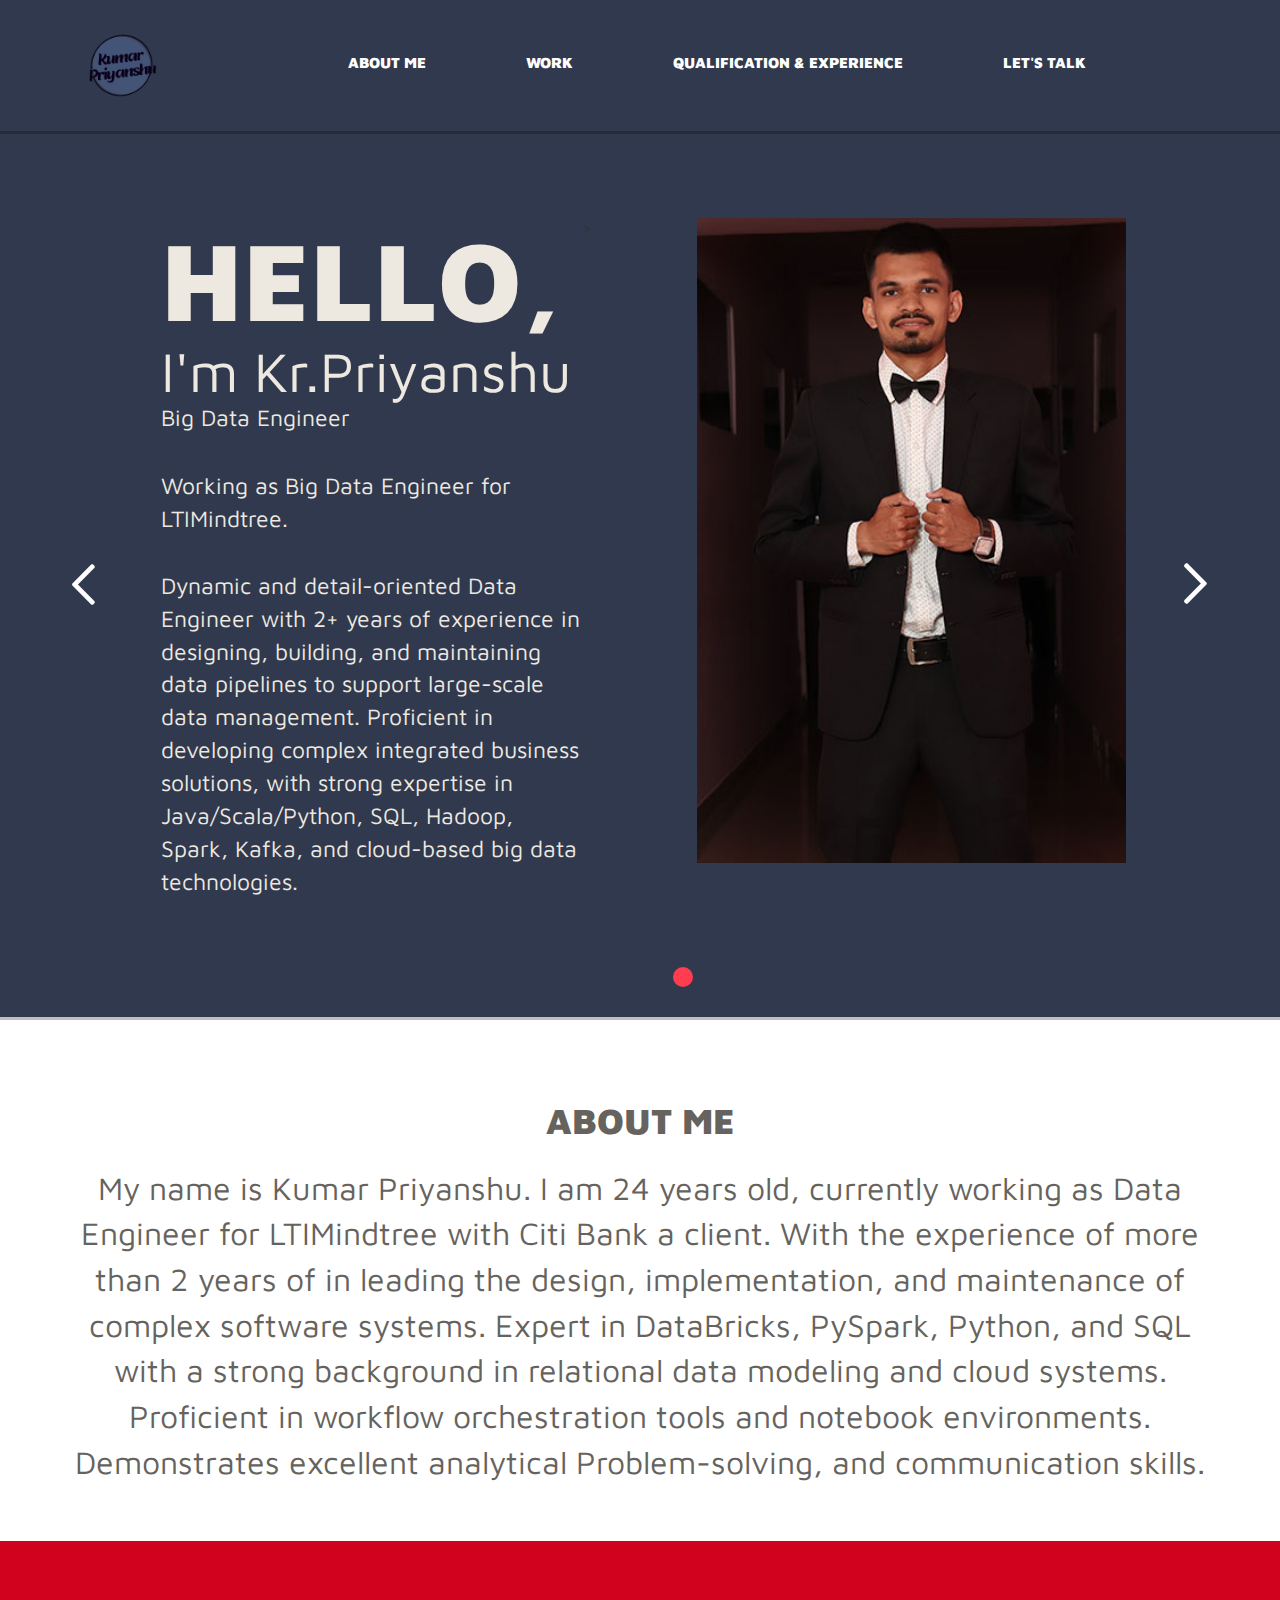
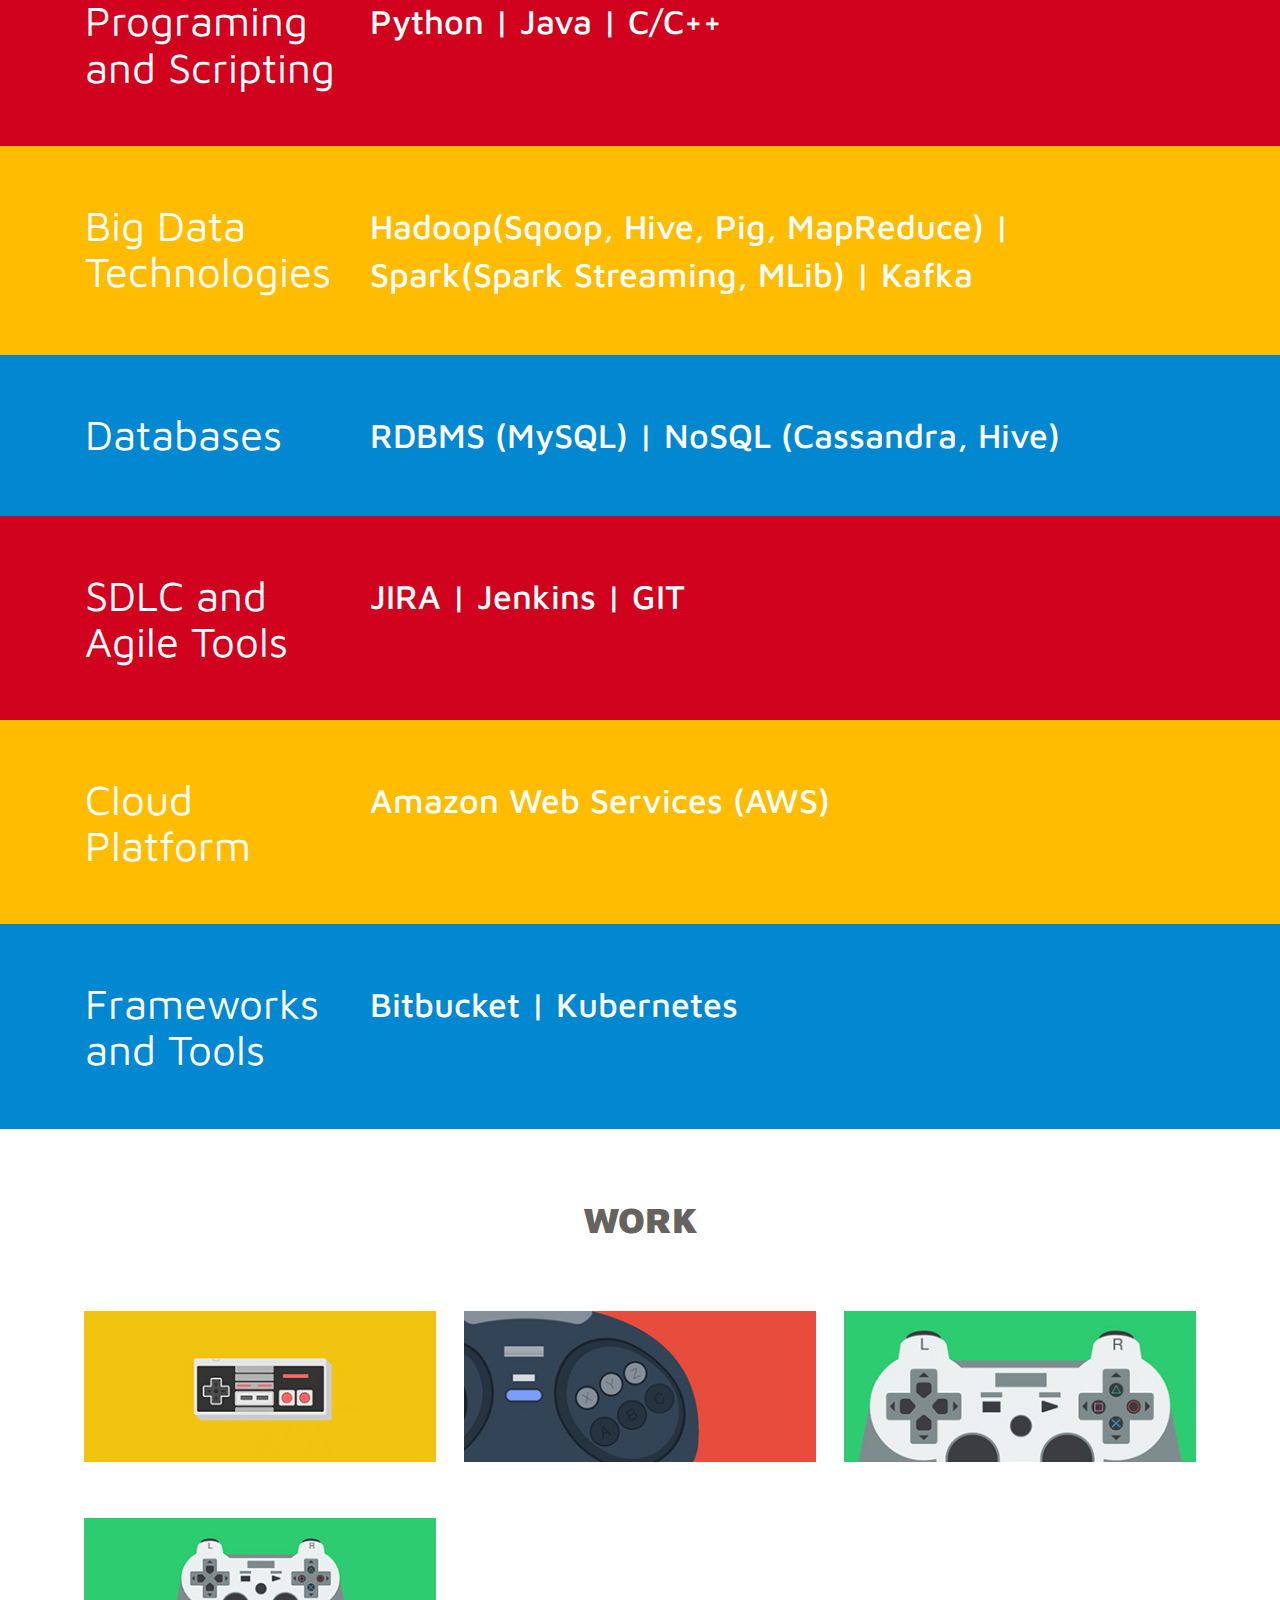
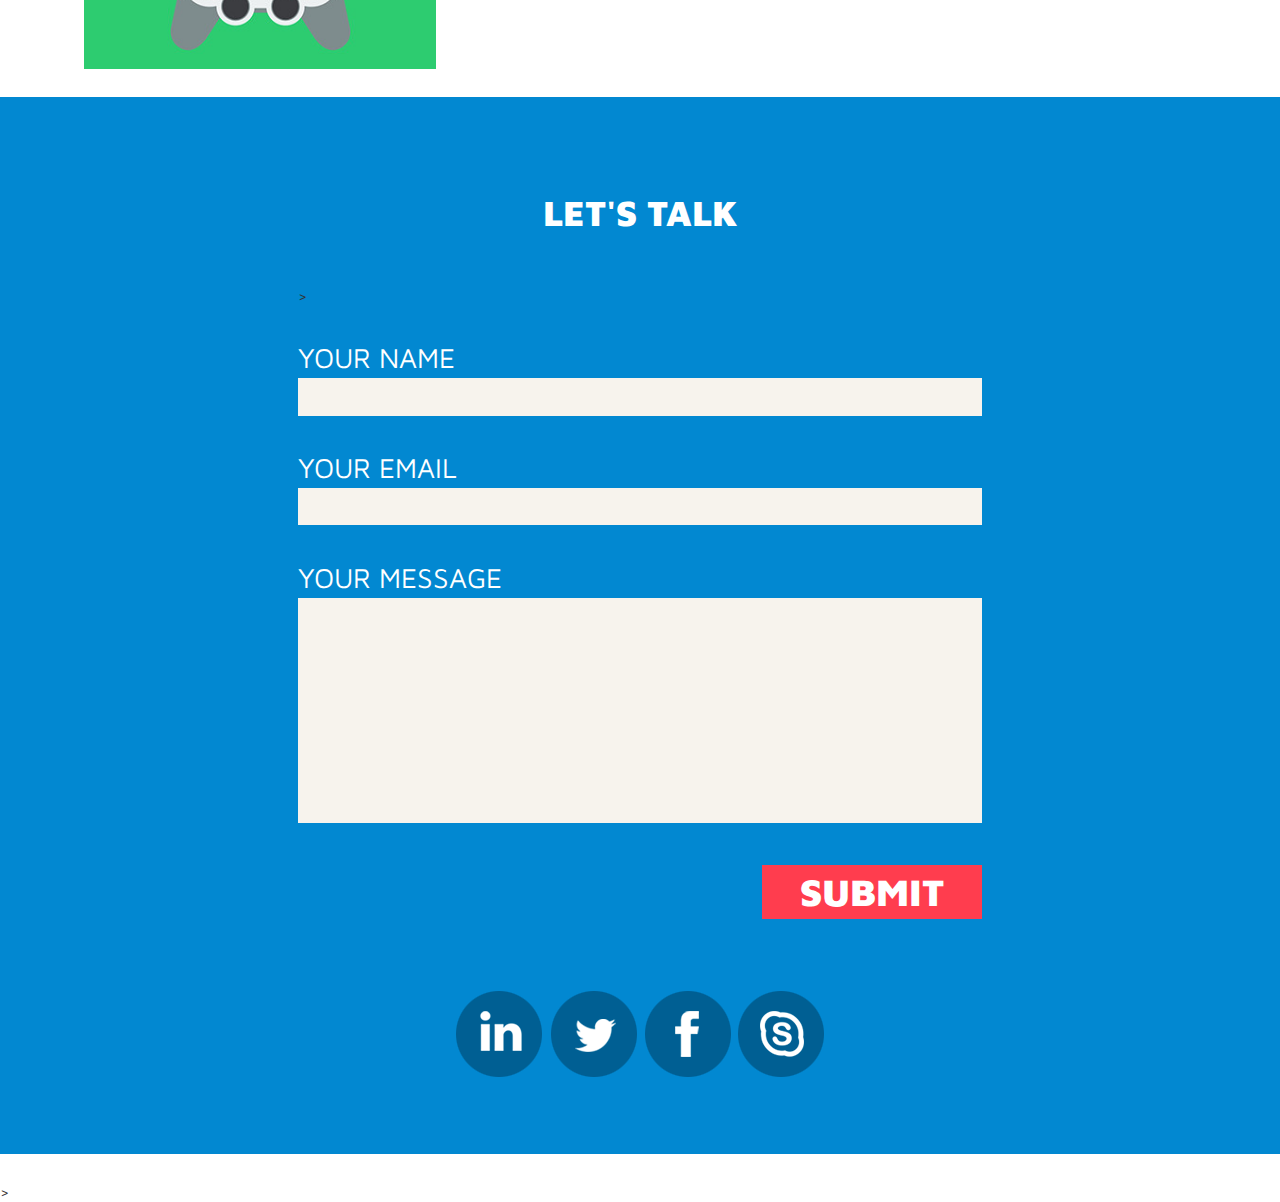
==== index.html @ 92a141ae "First Commit" ====
<!DOCTYPE html>
<html>

<head>
	<title>Kumar Priyanshu (Portfolio) </title>

	
	<link rel="icon" href="images/favicon.ico" type="image/x-icon" />

	<link href="css/bootstrap.css" rel='stylesheet' type='text/css' />
	<!-- Custom Theme files -->
	<link href="css/style.css" rel="stylesheet" type="text/css" media="all" />
	<!-- Custom Theme files -->
	<meta name="viewport" content="width=device-width, initial-scale=1">
	<script
		type="application/x-javascript"> addEventListener("load", function() { setTimeout(hideURLbar, 0); }, false); function hideURLbar(){ window.scrollTo(0,1); } </script>
	<!--webfont-->
	<link href='http://fonts.googleapis.com/css?family=Maven+Pro:400,700,500,900' rel='stylesheet' type='text/css'>
	<!-- jQuery (necessary for Bootstrap's JavaScript plugins) -->
	<script src="js/jquery.min.js"></script>
	<script type="text/javascript" src="js/move-top.js"></script>
	<script type="text/javascript" src="js/easing.js"></script>
	<script type="text/javascript">
		jQuery(document).ready(function ($) {
			$(".scroll").click(function (event) {
				event.preventDefault();
				$('html,body').animate({ scrollTop: $(this.hash).offset().top }, 1200);
			});
		});
	</script>
</head>
<body>
	<div class="header">
		<div class="header-top">
			<div class="container">
				<div class="logo">
					<a href="index.html"><img src="images/logo.png" class="img-responsive" alt="" /></a>
				</div>
				<div class="top-menu">
					<span class="menu"> </span>
					<ul>
						<li><a href="#aboutus" class="scroll">About Me</a></li>
						<li><a href="#work" class="scroll">Work</a></li>
						<li><a href="quali.html" target="_blank">Qualification & Experience</a></li>
						<li><a href="#contact" class="scroll">Let's talk</a></li>
						<div class="clearfix"></div>
					</ul>
				</div>
				<!-- script-for-menu -->
				<script>
					$("span.menu").click(function () {
						$(".top-menu ul").slideToggle("slow", function () {
						});
					});
				</script>
				<!-- script-for-menu -->
	
				<div class="clearfix"></div>
			</div>
		</div>
	
		<div class="index-banner">
			<div class="container">
				<div class="wmuSlider example1">
					<div class="wmuSliderWrapper">
						<article style="position: absolute; width: 100%; opacity: 0;">
							<div class="banner-wrap">
								<div class="bannertop_box">
									<h1>HELLO,<span>I'm Kr.Priyanshu</span></h1>
									<label>Big Data Engineer</label>
									<p>Working as Big Data Engineer for LTIMindtree.</p>
									<p>Dynamic and detail-oriented Data Engineer with 2+ years of experience in designing, building, and maintaining
									data pipelines to support large-scale data management. Proficient in developing complex integrated business
									solutions, with strong expertise in Java/Scala/Python, SQL, Hadoop, Spark, Kafka, and cloud-based big data
									technologies. </p>
								</div>
								<div class="banner_right">
									<img src="images/slider-img2.jpg" class="img-responsive" alt="Priyanshu" >
								</div>>
								<div class="clearfix"></div>
							</div>
						</article>
					</div>
				</div>
				<script src="js/jquery.wmuSlider.js"></script>
				<script>
					$('.example1').wmuSlider();
				</script>
			</div>
		</div>
	</div>
	<div class="content">
		<div class="about-section" id="aboutus">
			<div class="about-section-head text-center">
			<div class="container">
				<h3>ABOUT ME</h3>
				<p> My name is Kumar Priyanshu. I am 24 years old, currently working as Data Engineer for LTIMindtree with Citi Bank a client. With the experience of more than 2 years of  in leading the design, implementation, and maintenance of complex software systems. Expert in DataBricks, PySpark, Python, and SQL with a strong background in relational data modeling and cloud systems. Proficient in workflow orchestration tools and notebook environments. Demonstrates excellent analytical Problem-solving, and communication skills.
				</p>
			</div>
			</div>

			<div class="about-section-grids">
				<div class="about-section-first-grid">
					<div class="container">
						<div class="col-md-3 about-section-top-left-grid">
							<h4>Programing and Scripting</h4>
						</div>
						<div class="col-md-9 about-section-top-right-grid">
							<p>Python | Java | C/C++ </p>
						</div>
						<div class="clearfix"></div>
					</div>
				</div>


				<div class="about-section-bottom-grid">
					<div class="container">
						<div class="col-md-3 about-section-bottom-left-grid">
							<h4>Big Data Technologies </h4>
						</div>
						<div class="col-md-9 about-section-bottom-right-grid">
							<p>Hadoop(Sqoop, Hive, Pig, MapReduce) | Spark(Spark Streaming, MLib) | Kafka</p>
						</div>
						<div class="clearfix"></div>
					</div>
				</div>


				<div class="about-section-top-grid">
					<div class="container">
						<div class="col-md-3 about-section-top-left-grid">
							<h4>Databases</h4>
						</div>
						<div class="col-md-9 about-section-top-right-grid">
							<p>RDBMS (MySQL) | NoSQL (Cassandra, Hive)</p>
						</div>
						<div class="clearfix"></div>
					</div>
				</div>


				<div class="about-section-first-grid">
					<div class="container">
						<div class="col-md-3 about-section-top-left-grid">
							<h4>SDLC and Agile Tools</h4>
						</div>
						<div class="col-md-9 about-section-top-right-grid">
							<p>JIRA | Jenkins | GIT </p>
						</div>
						<div class="clearfix"></div>
					</div>
				</div>

				<div class="about-section-bottom-grid">
					<div class="container">
						<div class="col-md-3 about-section-bottom-left-grid">
							<h4>Cloud Platform</h4>
						</div>
						<div class="col-md-9 about-section-bottom-right-grid">
							<p>Amazon Web Services (AWS)</p>
						</div>
						<div class="clearfix"></div>
					</div>
				</div>

				<div class="about-section-top-grid">
					<div class="container">
						<div class="col-md-3 about-section-top-left-grid">
							<h4>Frameworks and Tools</h4>
						</div>
						<div class="col-md-9 about-section-top-right-grid">
							<p>Bitbucket | Kubernetes</p>
						</div>
						<div class="clearfix"></div>
					</div>
				</div>


				

			</div>
		</div>
		<div class="work-section" id="work">
			<div class="container">
				<div class="work-section-head text-center">
					<h3>WORK</h3>
				</div>
				<div id="portfoliolist">
					<div class="portfolio card mix_all" data-cat="card" style="display: inline-block; opacity: 1;">
						<div class="portfolio-wrapper">
							<a class="lightbox" href="#goofy">
								<img src="images/pic1.jpg" class="img-responsive" alt="" />
				
							</a>
							<div class="lightbox-target" id="goofy">
								<img src="images/pic1.jpg" class="img-responsive" alt="" />
								<a class="lightbox-close" href="#"></a>
							</div>
						</div>
				
					</div>
					<div class="portfolio app mix_all" style="display: inline-block; opacity: 1;">
						<div class="portfolio-wrapper">
							<a class="lightbox" href="#goofy">
								<img src="images/pic2.jpg" class="img-responsive" alt="" />
				
							</a>
						</div>
					</div>
					<div class="portfolio web mix_all" data-cat="web" style="display: inline-block; opacity: 1;">
						<div class="portfolio-wrapper">
							<a class="lightbox" href="#goofy">
								<img src="images/pic3.jpg" class="img-responsive" alt="" />
				
							</a>
				
						</div>
					</div>
					<div class="portfolio icon mix_all" data-cat="icon" style="display: inline-block; opacity: 1;">
						<div class="portfolio-wrapper">
							<a class="lightbox" href="#goofy">
								<img src="images/pic4.jpg" class="img-responsive" alt="" />
								<div class="b-wrapper">
								</div>
							</a>
						</div>
					</div>			
				</div>
			</div>
			<div class="contact-section" id="contact">
				<div class="container">
					<div class="contact-section-head text-center">
						<h3>LET'S TALK</h3>
					</div>
					<div class="comments-area">
						<form action="mailto:pp.5485pan@gmail.com" method="post" enctype="text/plain" ></form>>
							<p>
								<label>YOUR NAME</label>
								<input type="text" value="">
							</p>
							<p>
								<label>YOUR EMAIL</label>
								<input type="text" value="">
							</p>
							<p>
								<label>YOUR MESSAGE</label>
								<textarea></textarea>
							</p>
							<div class="submit">
								<input type="submit" value="submit">
							</div>
						</form>
					</div>
					<div class="social-icons">
						<a href="https://www.linkedin.com/in/pancho10/" target="_blank"><i class="linkein-icon"></i></a>
						<a href="https://twitter.com/impancho10" target="_blank"><i class="twitter-icon"></i></a>
						<a href="https://www.facebook.com/priyanshu.pandey.988" target="_blank"><i class="facebook-icon"></i></a>
						<a href="https://join.skype.com/invite/u5ZGc2LCgedz" target="_blank"><i class="skype-icon"></i></a>
					</div>
				</div>
			</div>
			<script type="text/javascript">
				$(document).ready(function () {
					$().UItoTop({ easingType: 'easeOutQuart' });

				});
			</script>
			<a href="#" id="toTop" style="display: block;"> <span id="toTopHover" style="opacity: 1;"> </span></a>
		</div>
	</div>
	
	


</body>
</html>>
---- css/style.css ----
/*--
Author: W3layouts
Author URL: http://w3layouts.com
License: Creative Commons Attribution 3.0 Unported
License URL: http://creativecommons.org/licenses/by/3.0/
--*/
body{
	padding:0;
	margin:0;
	font-family: 'Maven Pro', sans-serif;
}
body a{
    transition:0.5s all;
	-webkit-transition:0.5s all;
	-moz-transition:0.5s all;
	-o-transition:0.5s all;
	-ms-transition:0.5s all;
}
h1,h2,h3,h4,h5,h6{
	margin:0;			   
}	
p{
	margin:0;
}
.header {
	background:#30394D;	 
	border-bottom: 3px solid #BFBFBF;
}
.logo{
	float:left;
	width:9%;	 
}
.top-menu{
	float:right;
	padding-top: 2.2em;
	width: 80%;		 
}
.top-menu ul{
	padding:0;
	margin:0;			
}
.top-menu ul li{
	display:inline-block;
	text-transform:uppercase;
	float:left;
	margin: 0 2.5em;
}
.top-menu ul li a{
	color:#FFFFFF;
	text-decoration:none;
	font-size:15px;
	display:block;
	padding:0.5em 1em;
	font-weight:900;
}	
.top-menu ul li a:hover {
	background: #FF3D4E;
	color:#FFFFFF;
}
.header-top {
	border-bottom: 3px solid #242B3A;
	padding:1em 0;
}	
.about-section-head{
	padding: 6em 0;
}	
.about-section-head h3{
	font-weight: 900;
	font-size:36px;
	color: #66635E;
	margin: 0.7em 0;
}	
.about-section-first-grid{
	background: #d1021e;
	padding: 4em 0;
}	
.about-section-second-grid{
	background: #FFBC00;
	padding: 4em 0;					  
}				
.about-section-top-grid{
	background: #0288D1;
	padding: 4em 0;
}	
.about-section-head p{
	color: #66635E;
	font-size: 32px;
	font-weight: 400;
}
.about-section-middle-grid{
	background: #00E676;
	padding: 4em 0;					  
}				
.about-section-bottom-grid{
	background: #FFBC00;
	padding: 4em 0;					  
}
.about-section-top-left-grid h4 {
	color: #FFFFFF;
	font-size: 42px;
	font-weight: 400;
}
.about-section-top-right-grid p{
	color:#FFFFFF;
	font-size:34px;
	font-weight:500;
}
.about-section-middle-left-grid h4 {
	color: #FFFFFF;
	font-size:42px;
	font-weight: 400;
}
.about-section-middle-right-grid p{
	color:#FFFFFF;
	font-size:26px;
	font-weight:500;
}
.about-section-bottom-left-grid h4 {
	color: #FFFFFF;
	font-size: 42px;
	font-weight: 400;
}
.about-section-bottom-right-grid p{
	color:#FFFFFF;
	font-size:34px;
	font-weight:500;
}
/***** Slider *****/
.banner-wrap {
	padding:6em 0;
}
.wmuSlider {
	position: relative;
	overflow: hidden;
}
.wmuSlider .wmuSliderWrapper article img {
    width: 100%;
	height: auto;
	display:block;
}
/* Default Skin */
.wmuSliderPagination {
	z-index: 2;
	position: absolute;
	right:44%;
	bottom:20px;
}
ul.wmuSliderPagination {
	padding:0;
}
.wmuSliderPagination li {
	float: left;
	margin:0 15px 0 0;
	list-style-type: none;
}
.wmuSliderPagination a {
	display: block;
	text-indent: -9999px;
	width:20px;
	height:20px;
	background:#FFFFFF;
	border-radius:50%;
}
.wmuSliderPagination a.wmuActive {
	background:#FF3D4E;
}
/* Default Skin */
.wmuGallery .wmuGalleryImage {
	margin-bottom: 10px;
}
.wmuSliderPrev, .wmuSliderNext {
	position: absolute;
	width:30px;
	height:50px;
	text-indent: -9999px;
	background: url(../images/img-sprite.png)no-repeat;
	top:48%;
	z-index: 2;
	cursor: pointer;
}
.wmuSliderPrev {
	background-position:0px -95px;
	left:0;
}
.wmuSliderNext {
	background-position:-28px -96px;
	right: 0px;
}
.bannertop_box{
	width:45%;
	float:left;
	padding:0 0 0 6.5em;
}
.bannertop_box h1 {
	color: #EDE8E0;
	font-size:8em;
	font-weight:900;
}
.bannertop_box h1 span{
	color: #EDE8E0;
	font-size:0.5em;
	font-weight:400;
	display:block;
}
.bannertop_box label{
	margin:0;
	color:#EDE8E0;
	font-size:23px;
	font-weight:400;
}
.bannertop_box p{
	margin:1.5em 0;
	color:#EDE8E0;
	font-size:23px;
	font-weight:400;
}
span.bold.block {
	display: block;
}
span.bold {
	text-transform: uppercase;
	font-weight: 900;
	font-size: 1.3em;
}

.banner_right {
	float: right;
	width: 45%;
	padding-right: 6em;
}
.banner_right h1{
	color:#fff51f;
	font-size:4em;
	font-weight:bold;
	line-height: 0.9em;
}
.banner_right p{
	float:right;
	color:#fff51f;
	font-size:1.1em;
}
.banner_btn {
	display: inline-block;
	background: #fff51f;
	padding:16px 25px;
	color: #333;
	font-size: 0.85em;
	line-height: 18px;
	text-transform: uppercase;
	font-weight: bold;
	text-align: left;
	transition: 0.2s;
	-webkit-transition: 0.2s;
	-moz-transition: 0.2s;
	-o-transition: 0.2s;
	margin-top: 4em;
}
.banner_btn:hover{
	color:#fb4d01;
	text-decoration:none;
}
.work-section-head h3{
	font-weight: 900;
	font-size: 36px;
	color: #66635E;
	margin: 1.2em 0;
}	
.work-section{
	padding:4em 0;			 
}
#portfoliolist .portfolio {
	-webkit-box-sizing: border-box;
	-moz-box-sizing: border-box;
	-o-box-sizing: border-box;
	width: 33.333%;
	display:none;
	float:left;
	overflow:hidden;
}	
.portfolio-wrapper{
	overflow:hidden;
	position: relative !important;
	cursor:pointer;
	padding: 2em 1em;
}
.portfolio img {
	max-width:100%;
	transition: all 300ms!important;
	-webkit-transition: all 300ms!important;
	-moz-transition: all 300ms!important;
	display: block;
}
a.lightbox img {
	width:100%;
	-webkit-transition: .5s ease-in-out;
	-moz-transition: .5s ease-in-out;
	-o-transition: .5s ease-in-out;
}

/* Styles the lightbox, removes it from sight and adds the fade-in transition */

.lightbox-target {
	position: fixed;
	top: -100%;
	width: 100%;
	background: rgba(0,0,0,.7);
	width: 100%;
	opacity: 0;
	-webkit-transition: opacity .5s ease-in-out;
	-moz-transition: opacity .5s ease-in-out;
	-o-transition: opacity .5s ease-in-out;
	transition: opacity .5s ease-in-out;
	overflow: hidden;
	z-index: 999;
}

/* Styles the lightbox image, centers it vertically and horizontally, adds the zoom-in transition and makes it responsive using a combination of margin and absolute positioning */

.lightbox-target img {
	margin: auto;
	position: absolute;
	top: 0;
	left:0;
	right:0;
	bottom: 0;
	max-height: 0%;
	max-width: 0%;
	border: 10px solid white;
	box-shadow: 0px 0px 8px rgba(0,0,0,.3);
	box-sizing: border-box;
	-webkit-transition: .5s ease-in-out;
	-moz-transition: .5s ease-in-out;
	-o-transition: .5s ease-in-out;
	transition: .5s ease-in-out;
}

/* Styles the close link, adds the slide down transition */

a.lightbox-close {
	display: block;
	width:50px;
	height:50px;
	box-sizing: border-box;
	background: white;
	color: black;
	text-decoration: none;
	position: absolute;
	top: -80px;
	right: 0;
	-webkit-transition: .5s ease-in-out;
	-moz-transition: .5s ease-in-out;
	-o-transition: .5s ease-in-out;
	transition: .5s ease-in-out;
}

/* Provides part of the "X" to eliminate an image from the close link */

a.lightbox-close:before {
	content: "";
	display: block;
	height: 30px;
	width: 1px;
	background: black;
	position: absolute;
	left: 26px;
	top:10px;
	-webkit-transform:rotate(45deg);
	-moz-transform:rotate(45deg);
	-o-transform:rotate(45deg);
	transform:rotate(45deg);
}

/* Provides part of the "X" to eliminate an image from the close link */

a.lightbox-close:after {
	content: "";
	display: block;
	height: 30px;
	width: 1px;
	background: black;
	position: absolute;
	left: 26px;
	top:10px;
	-webkit-transform:rotate(-45deg);
	-moz-transform:rotate(-45deg);
	-o-transform:rotate(-45deg);
	transform:rotate(-45deg);
}

/* Uses the :target pseudo-class to perform the animations upon clicking the .lightbox-target anchor */

.lightbox-target:target {
	opacity: 1;
	top: 0;
	bottom: 0;
	right:0;
}

.lightbox-target:target img {
	max-height: 100%;
	max-width: 100%;
	width:40%;
}

.lightbox-target:target a.lightbox-close {
	top: 0px;
}
a.lightbox img:hover { 
	background:#21A957;
}				
span.more{
	font-size:24px;
	font-weight:400;
	color:#66635E;
	text-align:center;
	margin: 1em 0;
	display:block;
}	
span.more a {
	text-decoration: none;
	font-weight: 900;
	color: #0288D1;
}
span.more a:hover{
	color:#1372A5;
}		
.clients-section-head h3{
	font-weight: 900;
	font-size: 36px;
	color: #FFFFFF;
	margin: 1.5em 0;
}	
.client-section-grid img{
	padding: 4em 0;
}
.clients-section{
	background:#FF3D4E;
	padding:3em 0;				 
}
.contact-section-head h3{
	font-weight: 900;
	font-size: 36px;
	color: #FFFFFF;
	margin: 1.5em 0;
}
.contact-section{
	background:#0288D1;
	padding:3em 0;	
}
.comments-area input[type="text"],.comments-area textarea{
	padding: 8px 15px;
	width:100%;
	color: #0288D1;
	font-size: 15px;
	font-weight:500;
	border: none;
	background: #F7F3ED;
	outline: none;
	display: block;
}
.comments-area textarea {
	resize:none;
	height:15em;
}								
.comments-area label {
	color: #FFFFFF;
	font-size: 28px;
	font-weight: 400;
	margin: 0;
}
.comments-area {
	width: 60%;
	margin: 0 auto;
}
.comments-area p{
	margin:2.3em 0;
}
.comments-area input[type="submit"]{
	padding: 0 1em;
	font-size: 38px;
	font-weight: 900;
	color: #FFFFFF;
	border: none;
	outline: none;
	background: #FF3D4E;
	text-transform: uppercase;
	text-align:right;
}
.comments-area input[type="submit"]:hover{
	background:#015F92;
	transition:0.5s all;
	-webkit-transition:0.5s all;
	-moz-transition:0.5s all;
	-o-transition:0.5s all;
	-ms-transition:0.5s all;
}
.submit {
	text-align: right;
	margin:3em 0;
}
.social-icons i {
	width: 90px;
	height: 90px;
	background: url("../images/img-sprite.png") no-repeat 0px 0px;
	display: inline-block;
}
.social-icons i :hover{
	width: 90px;
	height: 90px;
	background: url("../images/img-sprite.png") no-repeat 0px 0px;
	display: inline-block;
	opacity: 0.5;
}
.social-icons i.behance-icon{
	background-position:0px 0px;						 
}
.social-icons i.behance-icon:hover{
	background-position:0px 0px;
	opacity: 0.5;
	color:#fff;	
	transition:0.5s all;
	-webkit-transition:0.5s all;
	-moz-transition:0.5s all;
	-o-transition:0.5s all;
	-ms-transition:0.5s all;
}
.social-icons i.dribble-icon{
	background-position:-90px 0px;						 
}
.social-icons i.dribble-icon:hover{
	background-position:-90px 0px;
	opacity: 0.5;
	color:#fff;	
	transition:0.5s all;
	-webkit-transition:0.5s all;
	-moz-transition:0.5s all;
	-o-transition:0.5s all;
	-ms-transition:0.5s all;
}
.social-icons i.linkein-icon{
	background-position:-180px 0px;						 
}   
.social-icons i.linkein-icon:hover{
	background-position:-180px 0px;
	opacity: 0.5;
	color:#fff;	
	transition:0.5s all;
	-webkit-transition:0.5s all;
	-moz-transition:0.5s all;
	-o-transition:0.5s all;
	-ms-transition:0.5s all;
}
.social-icons i.vimeo-icon{
	background-position:-270px 0px;						 
}
.social-icons i.vimeo-icon:hover{
	background-position:-270px 0px;
	opacity: 0.5;
	color:#fff;	
	transition:0.5s all;
	-webkit-transition:0.5s all;
	-moz-transition:0.5s all;
	-o-transition:0.5s all;
	-ms-transition:0.5s all;
}						  
.social-icons i.twitter-icon{
	background-position:-360px 0px;						 
}
.social-icons i.twitter-icon:hover{
	background-position:-360px 0px;
	opacity: 0.5;
	color:#fff;	
	transition:0.5s all;
	-webkit-transition:0.5s all;
	-moz-transition:0.5s all;
	-o-transition:0.5s all;
	-ms-transition:0.5s all;
}								  
.social-icons i.facebook-icon{
	background-position:-450px 0px;						 
}
.social-icons i.facebook-icon:hover{
	background-position:-450px 0px;
	opacity: 0.5;
	color:#fff;	
	transition:0.5s all;
	-webkit-transition:0.5s all;
	-moz-transition:0.5s all;
	-o-transition:0.5s all;
	-ms-transition:0.5s all;
}	
.social-icons i.skype-icon{
	background-position:-540px 0;						 
}
.social-icons i.skype-icon:hover{
	background-position:-540px 0px;
	opacity: 0.5;
	color:#fff;	
	transition:0.5s all;
	-webkit-transition:0.5s all;
	-moz-transition:0.5s all;
	-o-transition:0.5s all;
	-ms-transition:0.5s all;
}	
.social-icons{
	text-align: center;
	margin: 5em 0 2em 0;
}
.copyright p{
	color:#FFFFFF;
	font-weight:400;
	font-size:19px;
	text-align:center;
}
.copyright p a{
	color:#FF3D4E;
}	
.copyright p a:hover{
	color:#015F92;
}	
.footer{
	background:#30394D;
	padding:3em 0;
}
#toTop {
	display: none;
	text-decoration: none;
	position: fixed;
	bottom: 10px;
	right: 10px;
	overflow: hidden;
	width: 48px;
	height: 48px;
	border: none;
	text-indent: 100%;
	background: url("../images/to-top2.png") no-repeat 0px 0px;
}

/*----- responsive-design ------*/	
 @media screen and (max-width:1366px){
	.lightbox-target:target img{
		width: 50%;
	}
	.about-section-head{
		padding: 4em 0;
	}
	.work-section{
		padding: 2em 0;
	}
	}

 @media screen and (max-width:1024px){
	.logo{
		width: 11%;
	} 
	.bannertop_box{
		width: 47%;
		padding: 0 0 0 5em;
	}
	.banner_right{
		width: 47%;
		padding-right: 5em;
	}
	.bannertop_box h1{
		font-size: 7em;
	}
	.bannertop_box p{
		font-size: 20px;
	}
	span.bold{
		font-size: 1.2em;
	}
	.bannertop_box label{
		font-size: 20px;
	}
	.about-section-head{
		padding: 3em 0;
	}
	.about-section-head p {
		font-size: 27px;
	}
	.about-section-head h3{
		font-size: 35px;
		margin: 0.4em 0;
	}
	.about-section-top-left-grid h4 {
		font-size: 36px;
	}
	.about-section-top-right-grid p{
		font-size: 29px;
	}
	.about-section-top-right-grid,.about-section-top-left-grid,
	.about-section-middle-right-grid,.about-section-middle-left-grid,
	.about-section-top-bottom-grid,.about-section-bottom-left-grid {
		padding: 0;
	}
	.about-section-middle-left-grid h4 {
		font-size: 36px;
	}
	.about-section-middle-right-grid p {
		font-size: 23px;
	}
	.about-section-bottom-left-grid h4{
		font-size: 36px;
	}
	.about-section-bottom-right-grid p{
		font-size: 29px;
	}
	.work-section {
		padding: 1em 0;
	}
	.work-section-head h3{
		font-size: 35px;
		margin: 1em 0;
	}
	.client-section-grid img{
		padding: 3em 0;
	}
	.clients-section-head h3{
		font-size: 35px;
		margin: 1em 0;
	}
	.contact-section-head h3{
		font-size: 35px;
		margin: 1.2em 0;
	}
	.comments-area{
		width: 70%;
	}
	}
 @media screen and (max-width:800px){
	.top-menu ul li a {
		font-size: 14px;
		padding: 0.45em 0.9em;
	}
	.top-menu ul li {
		margin: 0 1.5em;
	}
	.logo{
		width: 15%;
	}
	.top-menu{
		width: 73%;
	}
	.bannertop_box{
		width: 45%;
		padding: 0 0 0 4em;
	}
	.banner_right{
		width: 45%;
		padding-right: 4em;
	}
	.bannertop_box h1{
		font-size: 4.8em;
	}
	.bannertop_box p{
		font-size: 15px;
	}
	.bannertop_box label{
		font-size: 15px;
	}
	span.bold{
		font-size: 1.1em;
	}
	.about-section-head p{
		font-size: 22px;
	}
	.about-section-head h3{
		font-size: 33px;
		margin: 0.3em 0;
	}
	.about-section-top-grid, .about-section-middle-grid,.about-section-bottom-grid{
		padding: 3em 0;
		text-align: center;
	}
	.about-section-top-left-grid h4 ,.about-section-middle-left-grid h4,.about-section-bottom-left-grid h4{
		padding: 0 0 0.5em 0;
	}
	.work-section-head h3 {
		font-size: 33px;
		margin: 0.6em 0;
	}
	.clients-section-head h3 {
		font-size: 33px;
		margin: 0.6em 0;
	}
	.contact-section-head h3 {
		font-size: 33px;
		margin: 1em 0;
	}
	.comments-area label{
		font-size: 25px;
	}
	.comments-area p {
		margin: 1.7em 0;
	}
	.comments-area textarea {
		height: 14em;
	}
	.comments-area 
	{
	width: 80%;
	}
	.contact-section {
		padding: 1em 0;
	}
	.comments-area input[type="submit"] {
		font-size: 34px;
	}
	.client-section-grid img {
		padding: 2.5em 0;
	}
	.social-icons i{
		width: 60px;
		height: 60px;
		background-size: 690%;		 
	}	
	.social-icons i.dribble-icon {
		background-position: -59px 0px;
	}	
	.social-icons i.dribble-icon:hover {
		background-position: -59px 0px;
	}	
	.social-icons i.linkein-icon {
		background-position: -118px 0px;
	}
	.social-icons i.linkein-icon:hover {
		background-position: -118px 0px;
	}	
	.social-icons i.vimeo-icon {
		background-position: -177px 0px;}
	.social-icons i.vimeo-icon:hover {
		background-position: -177px 0px;}
	.social-icons i.twitter-icon {
		background-position: -236px 0px;
	}
	.social-icons i.twitter-icon:hover {
		background-position: -236px 0px;
	}	
	.social-icons i.facebook-icon {
		background-position: -296px 0px;}
	.social-icons i.facebook-icon:hover {
		background-position: -296px 0px;}	
	.social-icons i.skype-icon {
		background-position: -354px 0px;
	}
	.social-icons i.skype-icon:hover {
		background-position: -354px 0px;
	}	
	.social-icons {
		margin: 4em 0 2em 0;
	}	
	.submit {
		margin: 2em 0;
	}						  
	.footer {
		padding: 3em 0;
	}
	}
 @media screen and (max-width:768px){
 /*----- resposnive-menu -----*/   
	.logo img {
		width: 80px;
	}
	span.menu:before {
		content: url(../images/nav-icon.png);
		cursor: pointer;
	}
	.top-menu {
		width: 100%;
		text-align: right;
		padding-top: 1.65em;
	}
	.top-menu {
		float: none;
	}
	.top-menu  ul{
		display:none;
	}
	.top-menu  ul li {
		font-size: 16px;
		display:block;
		float:none;
	}
	.top-menu  span.menu{
		display:block;
	}
	.top-menu  ul{
		margin-top:1.3em;
		padding: 1em 0;
		z-index: 999;
		position: absolute;
		width: 96%;
		background:rgba(0, 230, 118, 0.77);
		text-align: center;
	}
	.top-menu ul li a {
		font-size: 16px;
		padding: 0.7em 0.9em;
	}
	}
 @media screen and (max-width:640px){ 
	.logo {
		width: 18%;
	}
	.logo img {
		width: 75px;
	}
	.bannertop_box h1 {
		font-size: 3em;
	}
	.bannertop_box label{
		font-size: 14px;
	}
	.bannertop_box {
		width: 48%;
		padding: 0 0 0 3em;
	}
	.banner_right{
		width: 48%;
		padding-right: 3em;
	}
	.bannertop_box p{
		font-size: 14px;
	}
	.about-section-head h3 {
		font-size: 28px;
		margin: 0.2em 0;
	}
	.about-section-head p {
		font-size: 18px;
	}
	.about-section-head{
		padding: 2em 0;
	}	
	.about-section-top-left-grid h4, .about-section-middle-left-grid h4, .about-section-bottom-left-grid h4{
		font-size: 33px;
		padding: 0 0 0.4em 0;
	}
	.about-section-top-right-grid p{
		font-size: 23px;
	}	
	.about-section-top-grid, .about-section-middle-grid, .about-section-bottom-grid {
		padding: 2em 0;
		text-align: center;
	}	
	.about-section-middle-right-grid p{
		font-size: 19px;
	}
	.about-section-bottom-right-grid p {
		font-size: 23px;
	}
	.work-section-head h3 {
		font-size: 28px;
		margin: 0;
	}
	.portfolio-wrapper{
		padding: 1.2em 0.6em;
	}	
	.work-section{
		padding: 2em 0;
	}
	span.more {
		font-size: 20px;
		margin: 0.5em 0;
	}												
	.clients-section-head h3 {
		font-size: 28px;
		margin: 0.2em 0;
	}
	.client-section-grid img {
		padding: 2em 0;
	}
	.contact-section-head h3 {
		font-size: 28px;
		margin: 0.5em 0;
	}
	.comments-area label {
		font-size: 22px;
	}	
	.comments-area input[type="text"], .comments-area textarea{
		padding: 6px 15px;
	}	
	.comments-area textarea {
		height: 12em;
	}
	.comments-area input[type="submit"] {
		font-size: 30px;
	}
	.submit {
		margin: 2em 0;
	}
	.banner-wrap {
		padding: 4em 0;
	}
	.wmuSliderPagination{
		bottom: 7px;
	}
	.wmuSliderPagination a {
		width: 15px;
		height: 15px;
	}						
	}
@media screen and (max-width:480px){
	.logo {
		width: 24%;
	}
	.logo img {
		width: 70px;
	}
	.top-menu ul {
		margin-top: 0.5em;
		padding: 1em 0;
	}
	.banner-wrap {
		padding: 2em 0 4em 0;
	}
	.bannertop_box h1 {
		font-size: 1.8em;
	}
	.bannertop_box label {
		font-size: 10px;
	}
	.bannertop_box p {
		font-size: 11px;
		margin: 1em 0;
	}
	.wmuSliderPagination {
		right: 39%;
	}
	.wmuSliderPagination a {
		width: 12px;
		height: 12px;
	}
	.about-section-head h3 {
		font-size: 22px;
		margin: 0.2em 0;
		}
	.about-section-head p {
		font-size: 15px;
	}
	.about-section-head {
		padding: 1.3em 0;
	}
	.about-section-top-grid, .about-section-middle-grid, .about-section-bottom-grid {
		padding: 1.3em 0;
	}
	.about-section-top-right-grid p {
		font-size: 18px;
	}
	.about-section-top-left-grid h4, .about-section-middle-left-grid h4, .about-section-bottom-left-grid h4 {
		font-size: 30px;
		padding: 0 0 0.2em 0;
	}
	.about-section-middle-right-grid p {
		font-size: 14px;
	}
	.about-section-bottom-right-grid p {
		font-size: 20px;
	}
	.work-section-head h3 {
		font-size: 22px;
	}
	.lightbox-target:target img {
		width: 86%;
		border: 7px solid white;
	}
	.wmuSliderPrev, .wmuSliderNext{
		top: 42%;
	}
	span.more {
		font-size: 18px;
		margin: 0.2em 0;
	}	
	.clients-section-head h3 {
		font-size: 22px;
		margin: 0;
	}
	.client-section-grid img {
		padding: 1em 0;
	}	
	.contact-section-head h3 {
		font-size: 22px;
	}
	.comments-area label {
		font-size: 18px;
	}
	.comments-area p {
		margin: 1em 0;
	}
	.comments-area input[type="text"], .comments-area textarea {
		padding: 5px 10px;
		font-size: 13px;
	}
	.comments-area textarea {
		height: 9em;
	}
	.social-icons {
		text-align: center;
		margin: 3em 0 1em 0;
	}
	.submit {
		margin: 1.3em 0;
	}
	.footer {
		padding: 2em 0;
	}
	.social-icons i{
		width: 35px;
		height: 35px;
		background-size: 690%;		 
	}	
	.social-icons i.dribble-icon {
		background-position: -35px 0px;
	}
	.social-icons i.dribble-icon:hover {
		background-position: -35px 0px;
	}	
	.social-icons i.linkein-icon {
		background-position: -69px 0px;
	}
	.social-icons i.linkein-icon:hover {
		background-position: -69px 0px;
	}	
	.social-icons i.vimeo-icon {
		background-position: -104px 0px;}
	.social-icons i.vimeo-icon:hover {
		background-position: -104px 0px;}
	.social-icons i.twitter-icon {
		background-position: -138px 0px;
	}
	.social-icons i.twitter-icon:hover {
		background-position: -138px 0px;
	}	
	.social-icons i.facebook-icon {
		background-position: -173px 0px;}
	.social-icons i.facebook-icon:hover {
		background-position: -173px 0px;}	
	.social-icons i.skype-icon {
		background-position: -207px 0px;
	}
	.social-icons i.skype-icon:hover {
		background-position: -207px 0px;
	}	
	.comments-area input[type="submit"] {
		font-size: 27px;
	}
	.copyright p {
		font-size: 20px;										  
	}
	.top-menu ul {
		width: 94%;
	}
	}
@media screen and (max-width:320px){					   
	.copyright p {
		font-size: 13px;
	}	
	.footer {
		padding: 1.5em 0;
	}	
	.comments-area {
		width: 96%;
	}	
	.comments-area input[type="text"], .comments-area textarea {
		padding: 5px 15px;
	}
	.comments-area input[type="submit"] {
		font-size: 24px;
		padding: 0 0.8em;
	}
	.about-section-head p {
		font-size: 13px;
	}
	.about-section-top-left-grid h4, .about-section-middle-left-grid h4, .about-section-bottom-left-grid h4 {
		font-size: 25px;
	}
	.about-section-top-grid, .about-section-middle-grid, .about-section-bottom-grid {
		padding: 1em 0;
	}
	.about-section-top-right-grid p {
		font-size: 11px;
	}
	.about-section-middle-right-grid p {
		font-size: 9px;
	}
	.about-section-bottom-right-grid {
		padding: 0;
	}
	.about-section-bottom-right-grid p {
		font-size: 13px;
	}
	span.more {
		font-size: 14px;
	}
	.work-section {
		padding: 1.2em 0;
	}
	.portfolio-wrapper {
		padding: 0.8em 0.6em;
	}
	.work-section-head h3 {
		font-size: 20px;
	}
	.social-icons {
		margin: 2em 0 0em 0;
	}
	.bannertop_box {
		display:none;
	}
	.banner_right {
		width: 86%;
		padding: 0 3.5em 0 1em;
		text-align: center;
	}
	.wmuSliderPagination {
		right: 39%;
	}
	.wmuSliderPagination li {
		margin: 0 10px 0 0;
	}
	.wmuSliderPagination a {
		width: 10px;
		height: 10px;
	}
	.top-menu ul {
		padding: 1em 0;
		width: 92%;
	}
	.wmuSliderPrev, .wmuSliderNext {
		top: 39%;
	}
	#portfoliolist .portfolio{
		width:100%;
	}
	.logo img {
		width: 55px;
	}
	.top-menu {
		padding-top: 0.7em;
	}
	.social-icons i {
		width: 30px;
		height: 30px;
		background-size: 700%;
	}
	.social-icons i.dribble-icon {
		background-position: -30px 0px;
	}
	.social-icons i.dribble-icon:hover {
		background-position: -30px 0px;
	}
	.social-icons i.linkein-icon {
		background-position: -60px 0px;
	}
	.social-icons i.linkein-icon:hover {
		background-position: -60px 0px;
	}	
	.social-icons i.vimeo-icon {
		background-position: -90px 0px;
	}
	.social-icons i.vimeo-icon:hover {
		background-position: -90px 0px;
	}
	.social-icons i.twitter-icon {
		background-position: -120px 0px;
	}
	.social-icons i.twitter-icon:hover {
		background-position: -120px 0px;
	}	
	.social-icons i.facebook-icon {
		background-position: -150px 0px;}
	.social-icons i.facebook-icon:hover {
		background-position: -150px 0px;}	
	.social-icons i.skype-icon {
		background-position: -180px 0px;
	}
	.social-icons i.skype-icon:hover {
		background-position: -180px 0px;
	}
	.w3l-about .progress {
  height: .3rem; }

.w3l-about .skills-bar-grids h4 {
  font-size: 14px;
  line-height: 30px;
  font-weight: 700;
  color: var(--title-color);
  margin-bottom: 10px; }

.w3l-about .bg-color {
  background: linear-gradient(to right, #35a22c 0%, #0ea8cf 100%); 
}

.progress {
  display: flex;
  height: 1rem;
  overflow: hidden;
  font-size: 0.75rem;
  background-color: #e9ecef;
  border-radius: 0.25rem; }

.progress-bar {
  display: flex;
  flex-direction: column;
  justify-content: center;
  overflow: hidden;
  color: #fff;
  text-align: center;
  white-space: nowrap;
  background-color: #0ea8cf;
  transition: width 0.6s ease; }
  @media (prefers-reduced-motion: reduce) {
    .progress-bar {
      transition: none; } }

.progress-bar-striped {
  background-image: linear-gradient(45deg, rgba(255, 255, 255, 0.15) 25%, transparent 25%, transparent 50%, rgba(255, 255, 255, 0.15) 50%, rgba(255, 255, 255, 0.15) 75%, transparent 75%, transparent);
  background-size: 1rem 1rem; }

.progress-bar-animated {
  -webkit-animation: progress-bar-stripes 1s linear infinite;
          animation: progress-bar-stripes 1s linear infinite; }
  @media (prefers-reduced-motion: reduce) {
    .progress-bar-animated {
      -webkit-animation: none;
              animation: none; } }
	}
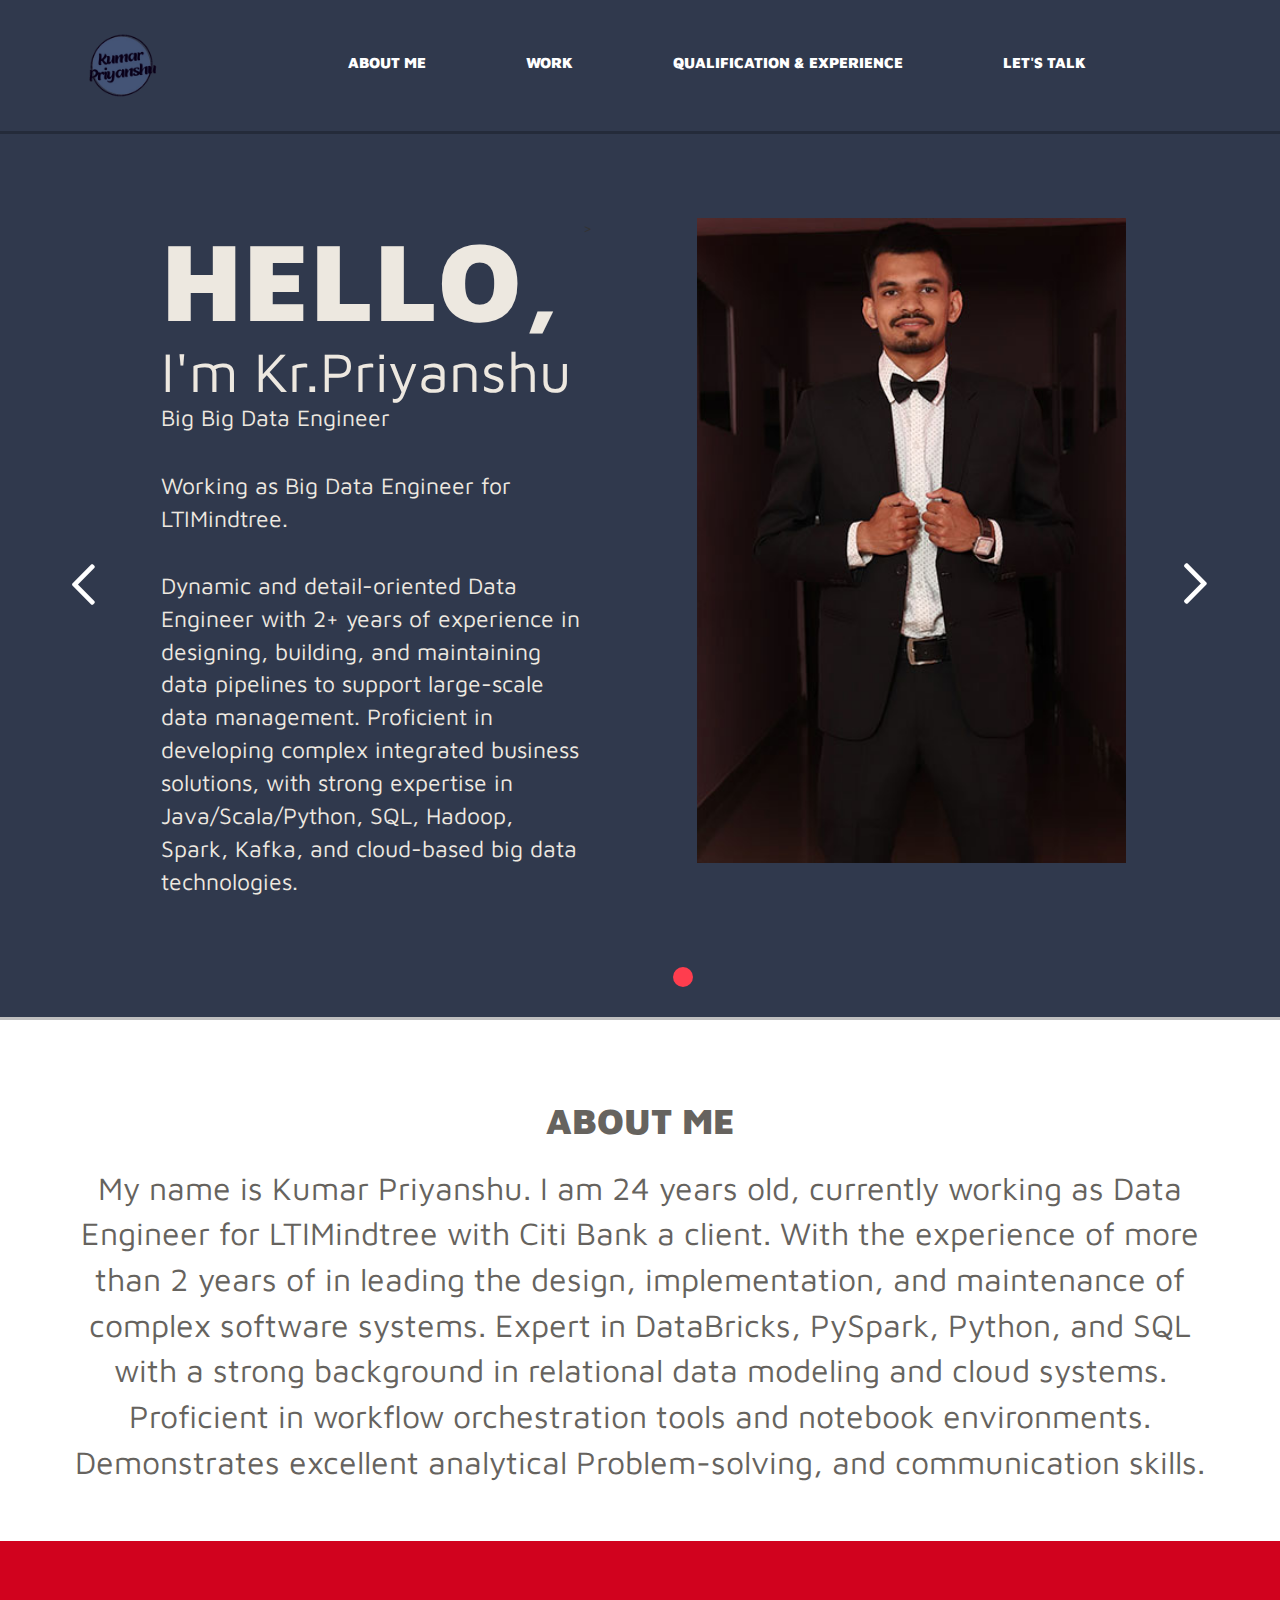
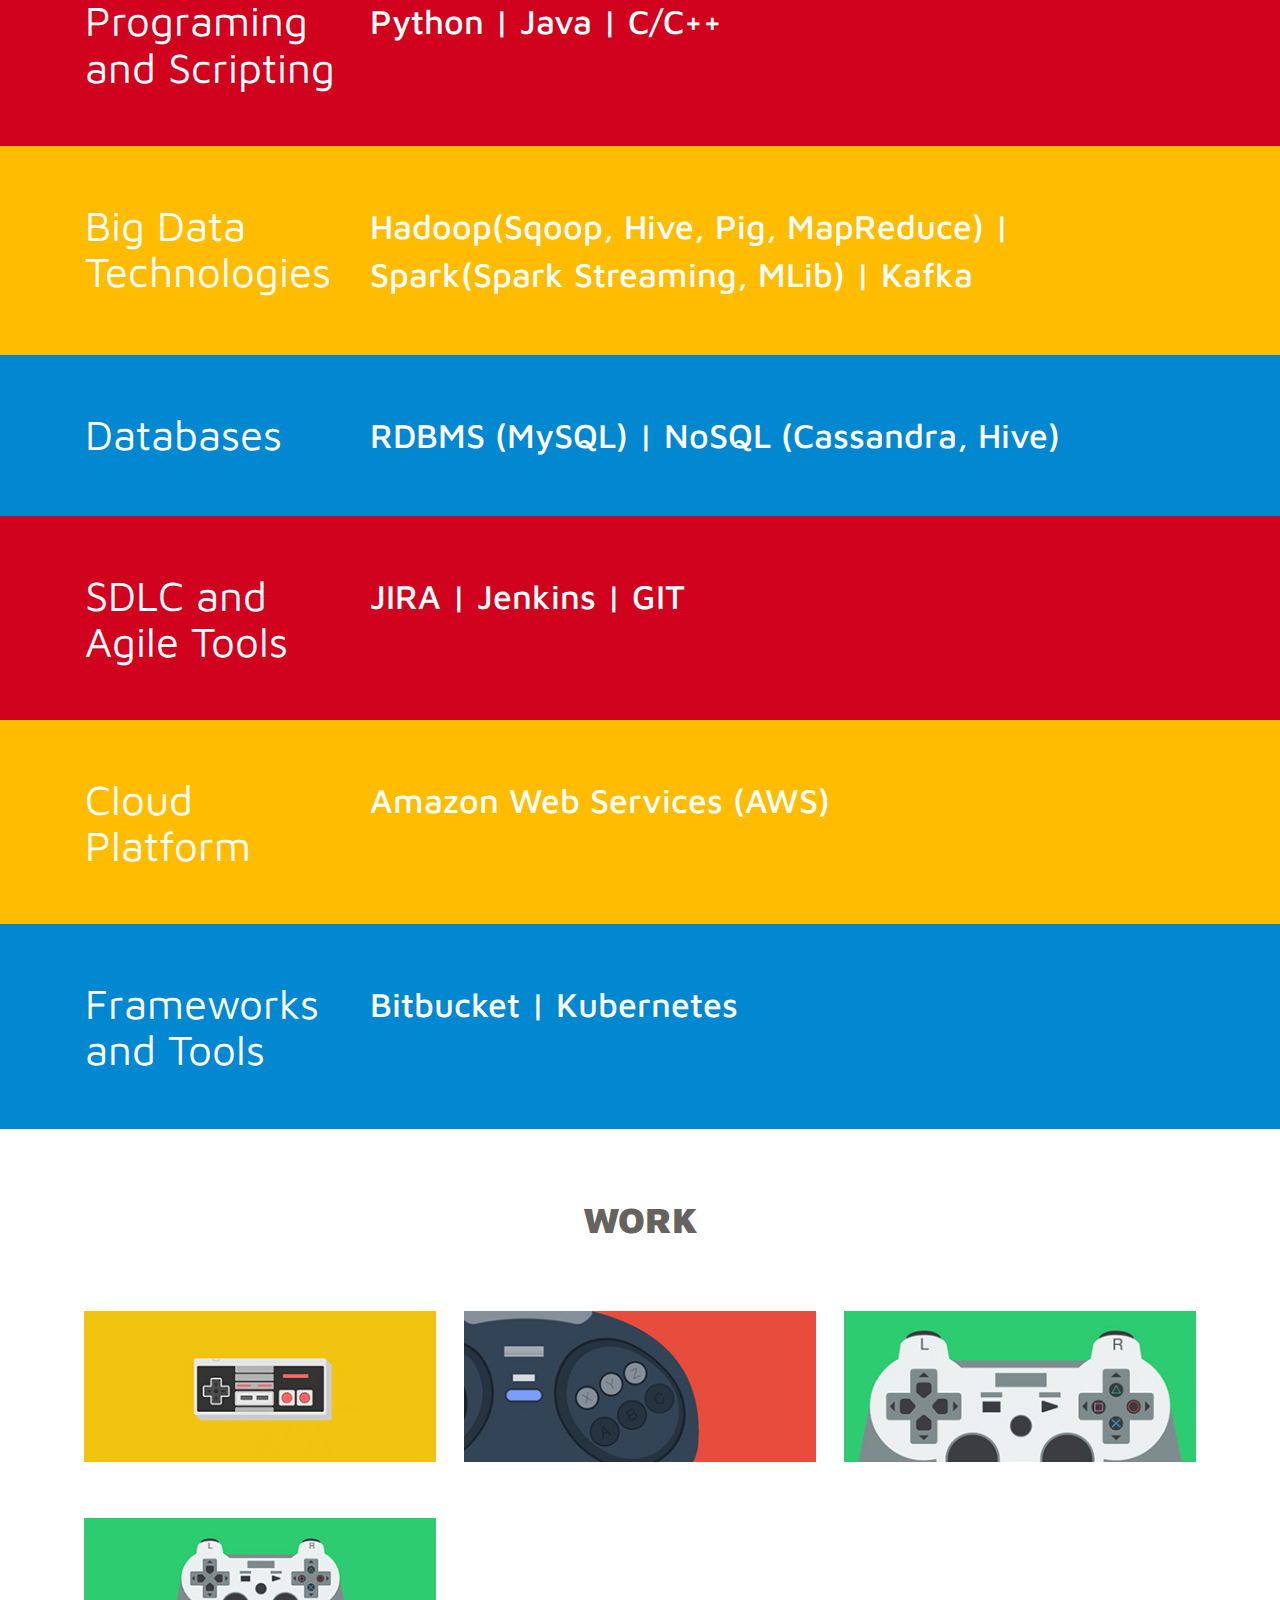
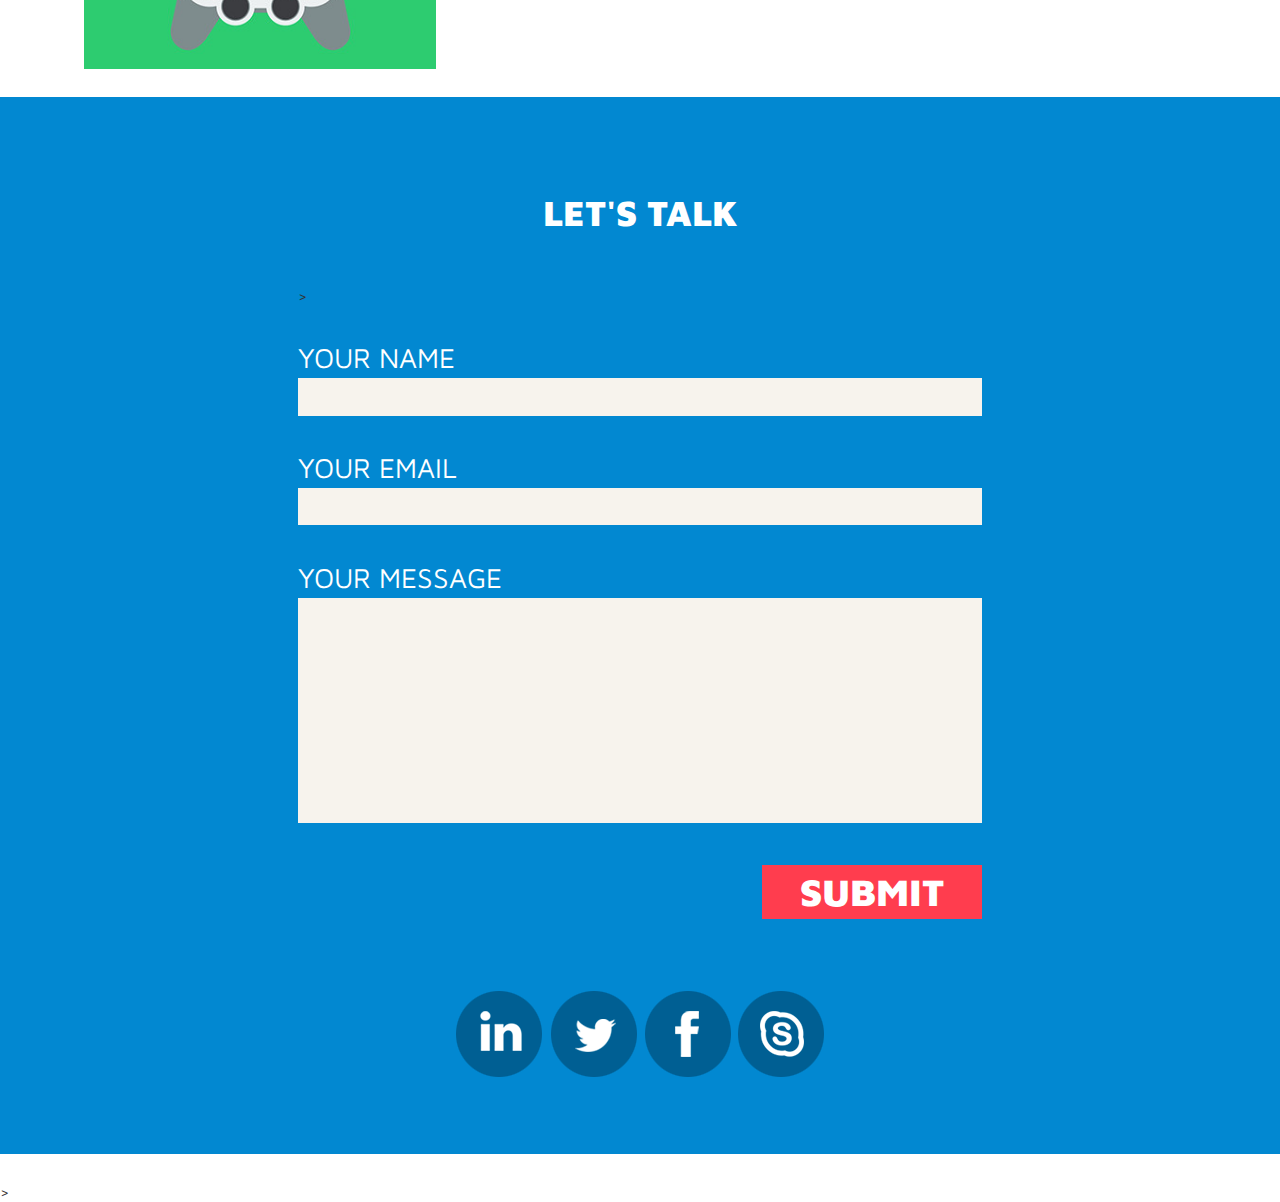
==== commit ec5a8574: "Update index.html" ====
--- a/index.html
+++ b/index.html
@@ -67,7 +67,7 @@
 							<div class="banner-wrap">
 								<div class="bannertop_box">
 									<h1>HELLO,<span>I'm Kr.Priyanshu</span></h1>
-									<label>Big Data Engineer</label>
+									<label>Big Big Data Engineer</label>
 									<p>Working as Big Data Engineer for LTIMindtree.</p>
 									<p>Dynamic and detail-oriented Data Engineer with 2+ years of experience in designing, building, and maintaining
 									data pipelines to support large-scale data management. Proficient in developing complex integrated business
@@ -273,4 +273,4 @@
 
 
 </body>
-</html>>+</html>>
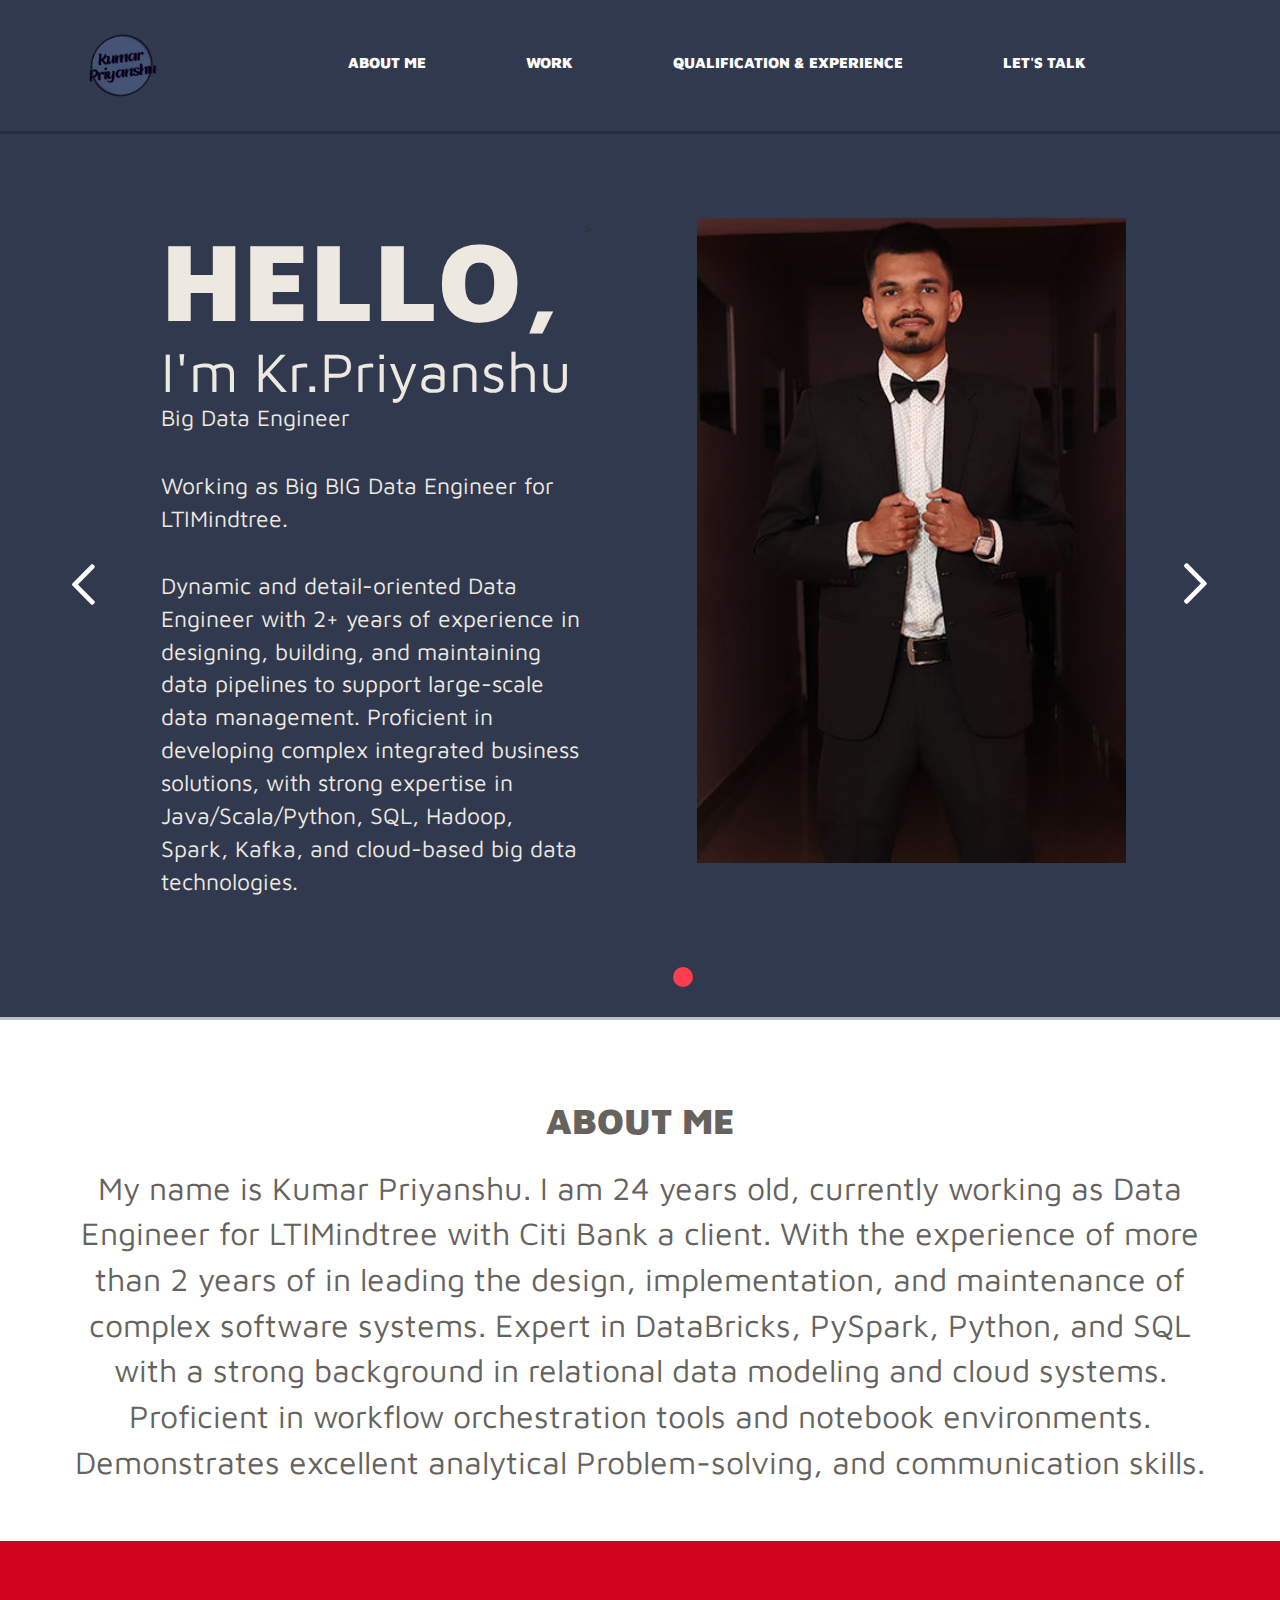
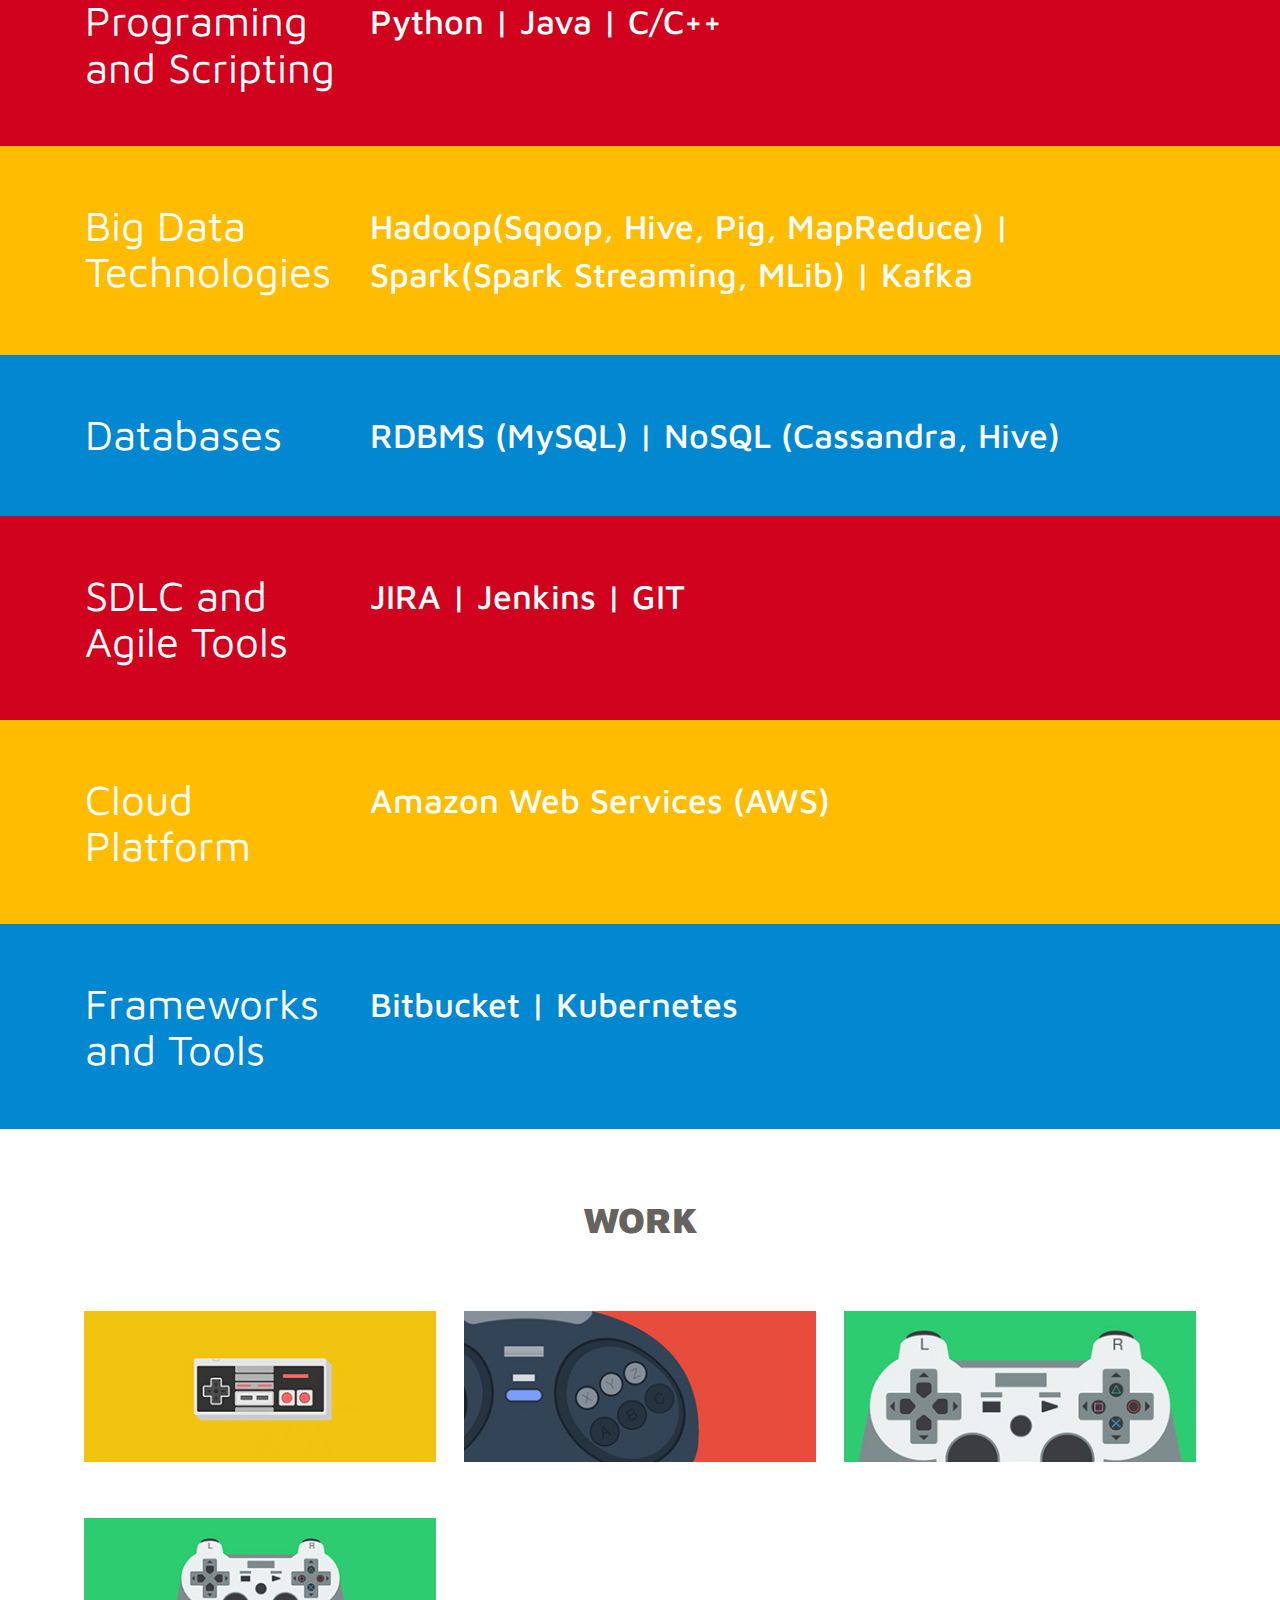
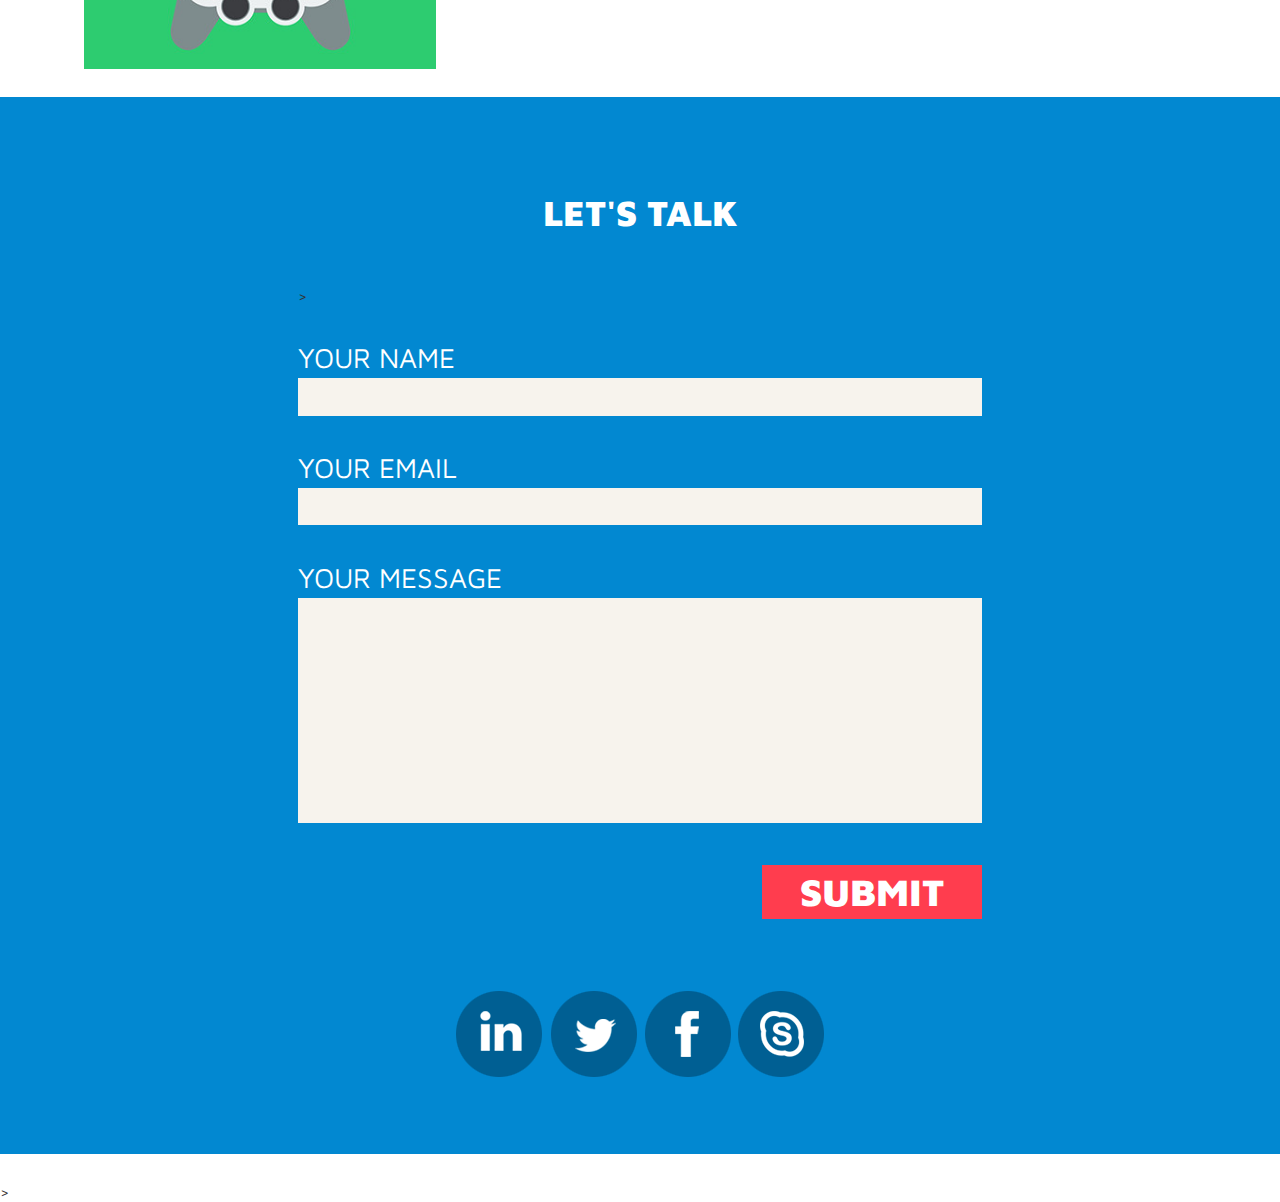
==== commit 2858c132: "Checking Direct deployment" ====
--- a/index.html
+++ b/index.html
@@ -67,8 +67,8 @@
 							<div class="banner-wrap">
 								<div class="bannertop_box">
 									<h1>HELLO,<span>I'm Kr.Priyanshu</span></h1>
-									<label>Big Big Data Engineer</label>
-									<p>Working as Big Data Engineer for LTIMindtree.</p>
+									<label>Big Data Engineer</label>
+									<p>Working as Big BIG Data Engineer for LTIMindtree.</p>
 									<p>Dynamic and detail-oriented Data Engineer with 2+ years of experience in designing, building, and maintaining
 									data pipelines to support large-scale data management. Proficient in developing complex integrated business
 									solutions, with strong expertise in Java/Scala/Python, SQL, Hadoop, Spark, Kafka, and cloud-based big data
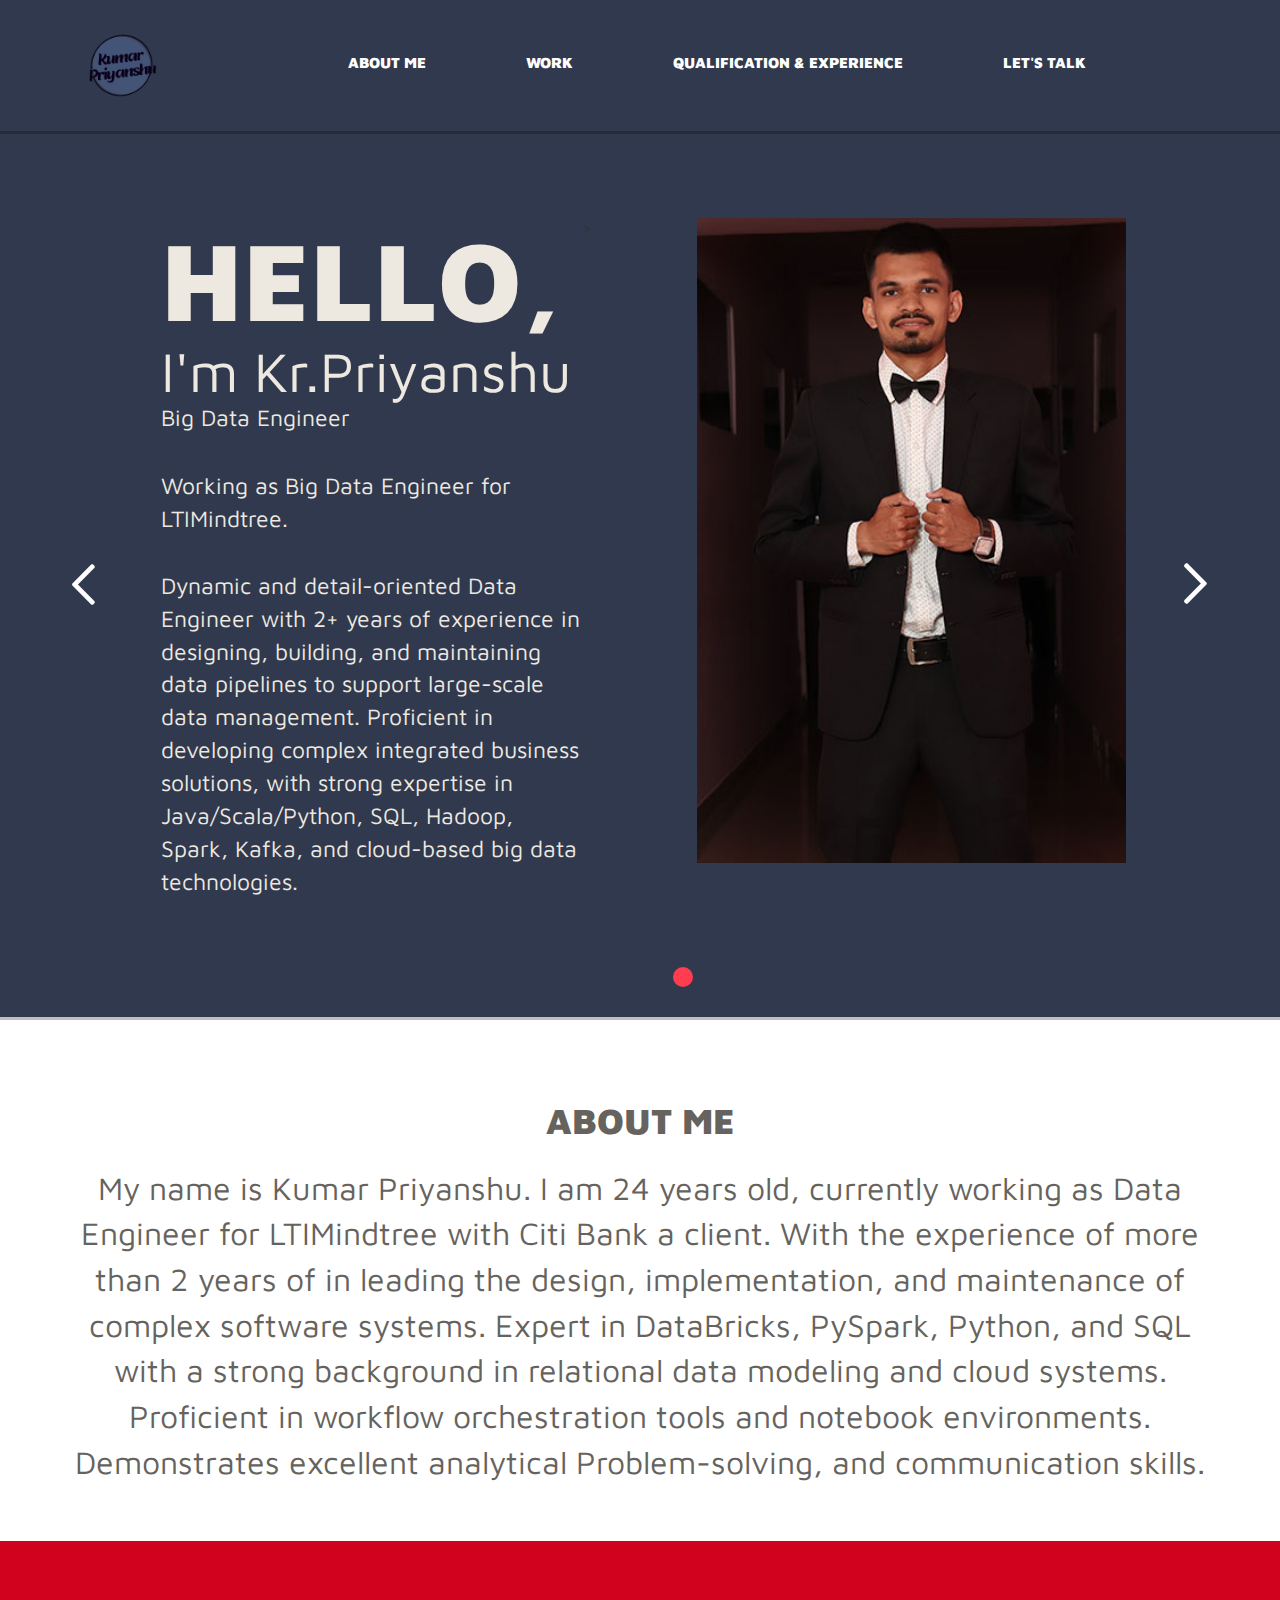
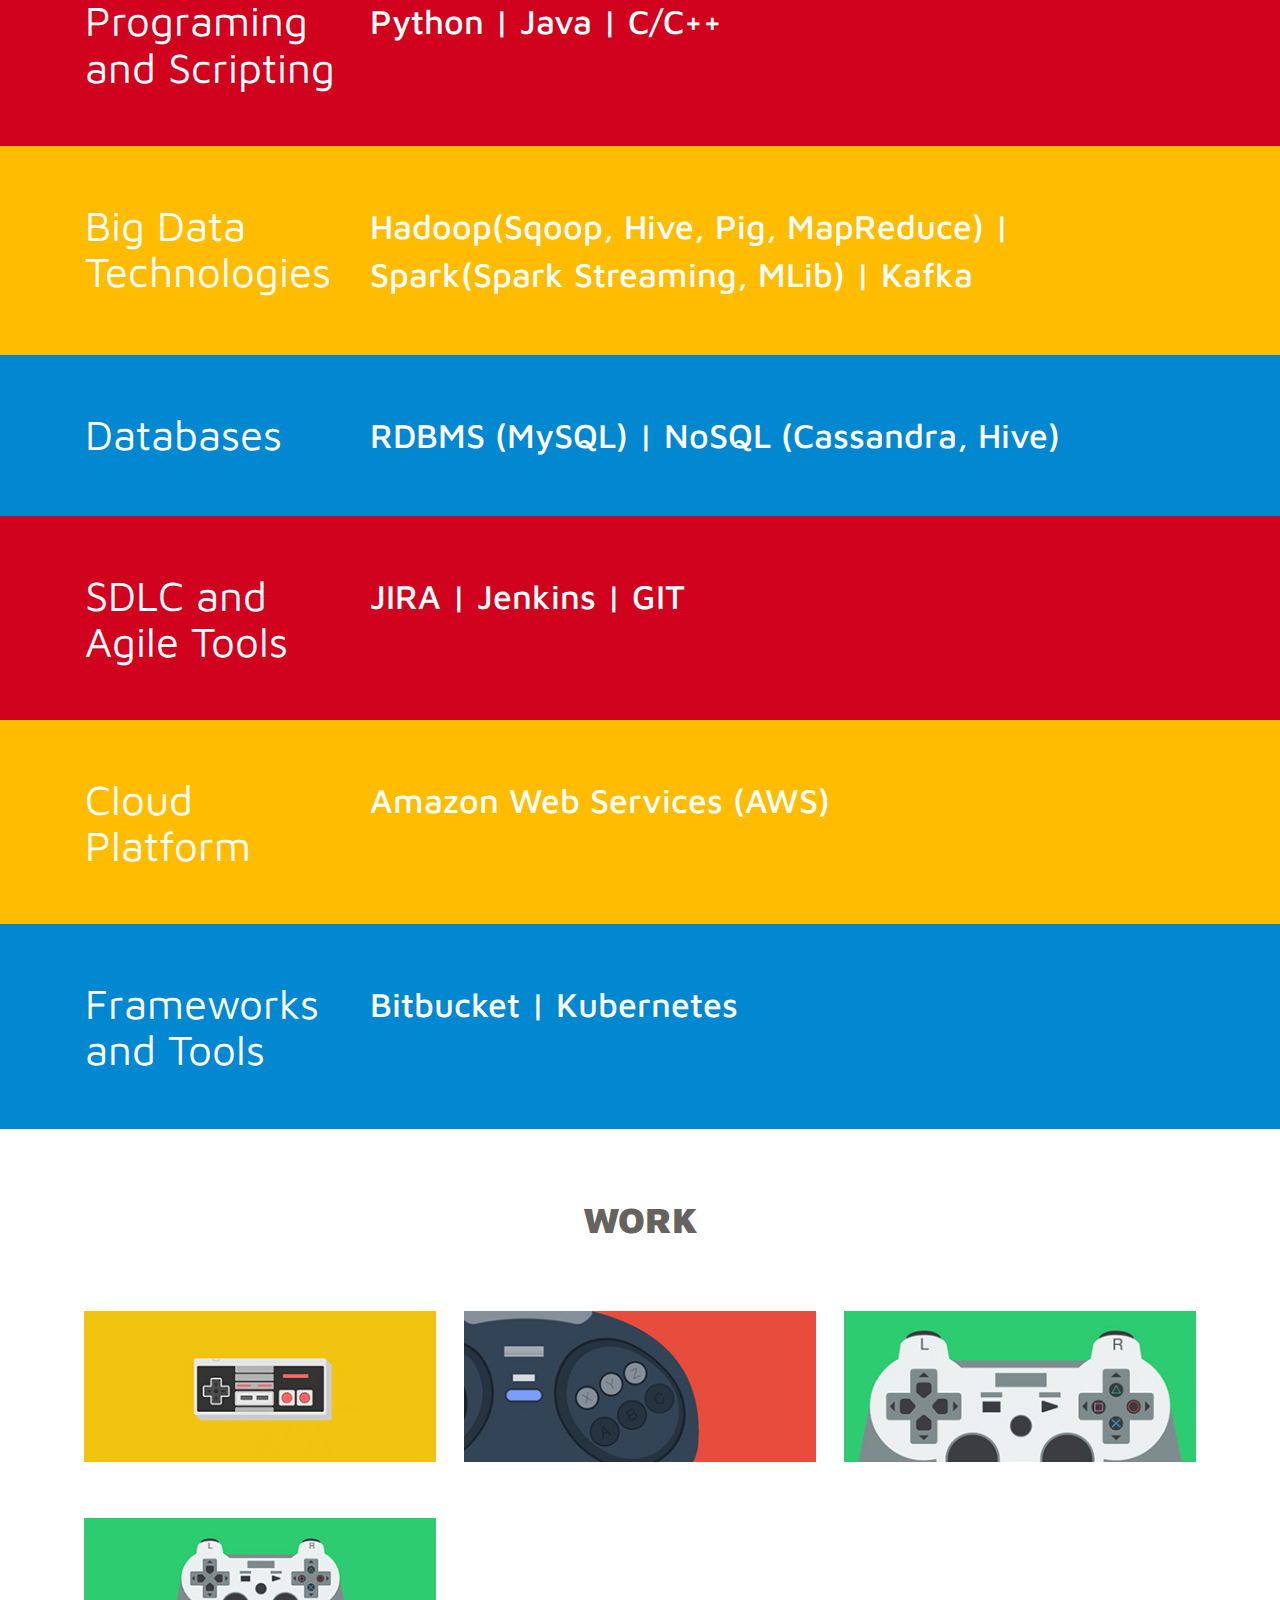
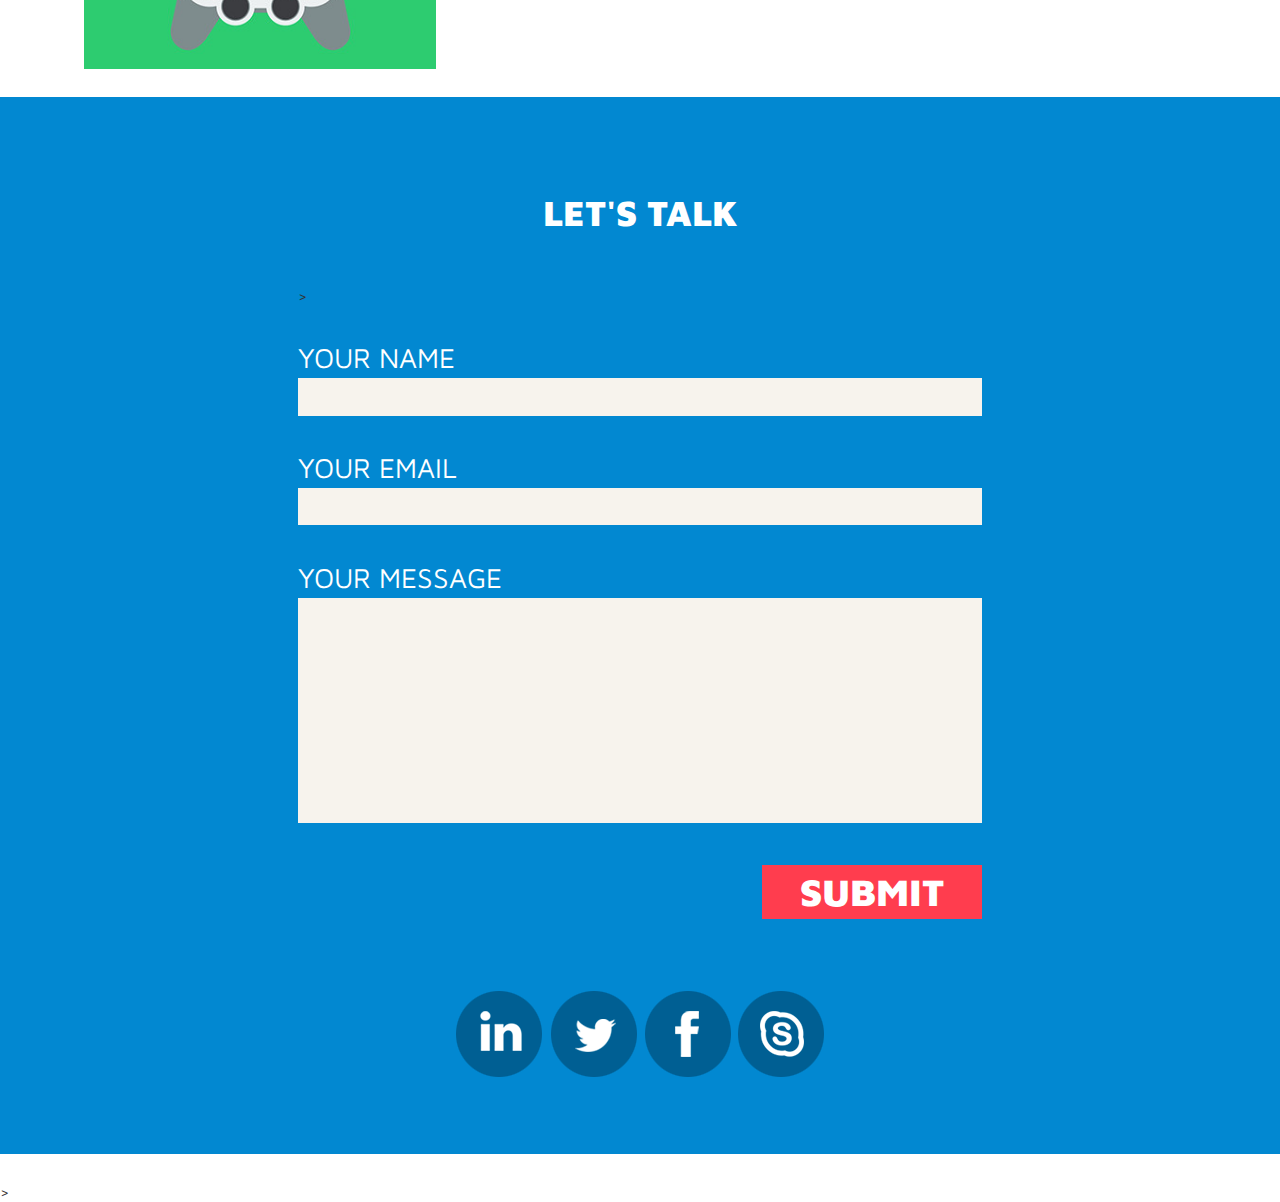
==== commit 26fa0b79: "Update index.html" ====
--- a/index.html
+++ b/index.html
@@ -68,7 +68,7 @@
 								<div class="bannertop_box">
 									<h1>HELLO,<span>I'm Kr.Priyanshu</span></h1>
 									<label>Big Data Engineer</label>
-									<p>Working as Big BIG Data Engineer for LTIMindtree.</p>
+									<p>Working as Big Data Engineer for LTIMindtree.</p>
 									<p>Dynamic and detail-oriented Data Engineer with 2+ years of experience in designing, building, and maintaining
 									data pipelines to support large-scale data management. Proficient in developing complex integrated business
 									solutions, with strong expertise in Java/Scala/Python, SQL, Hadoop, Spark, Kafka, and cloud-based big data
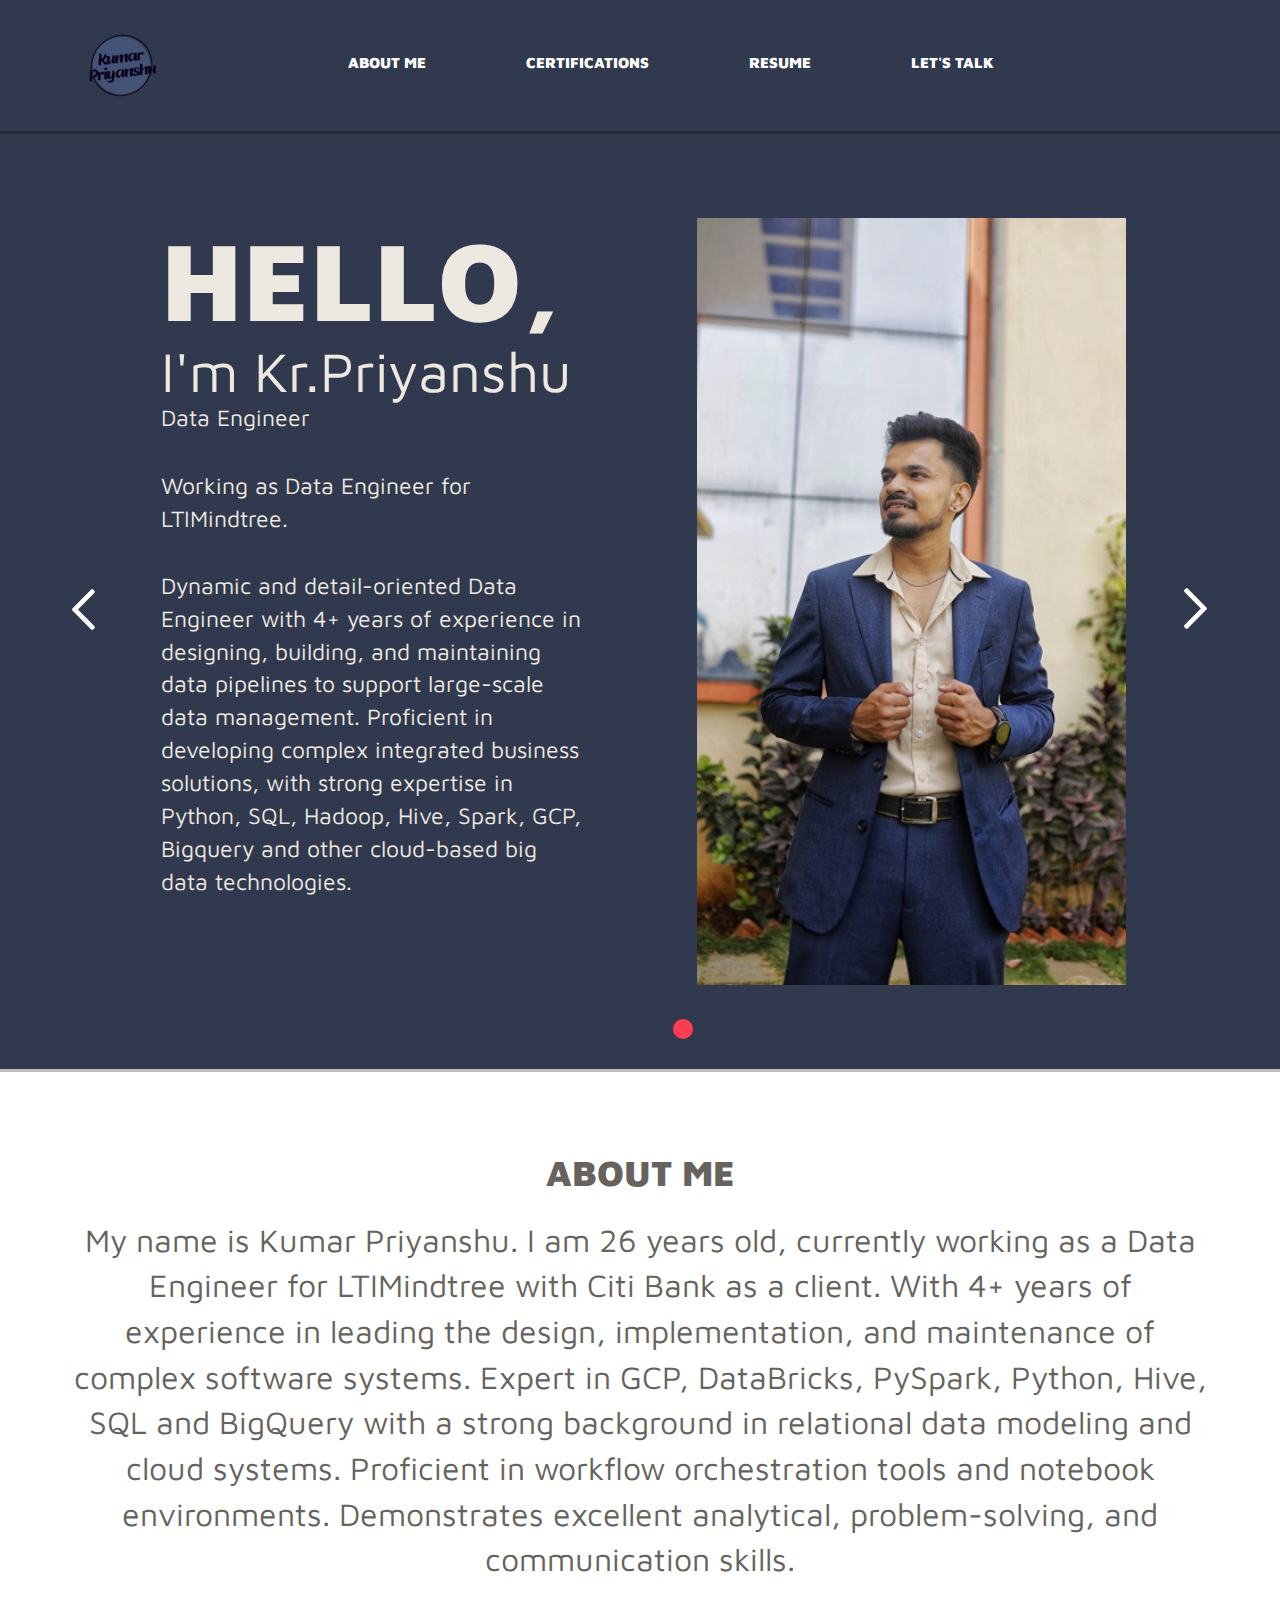
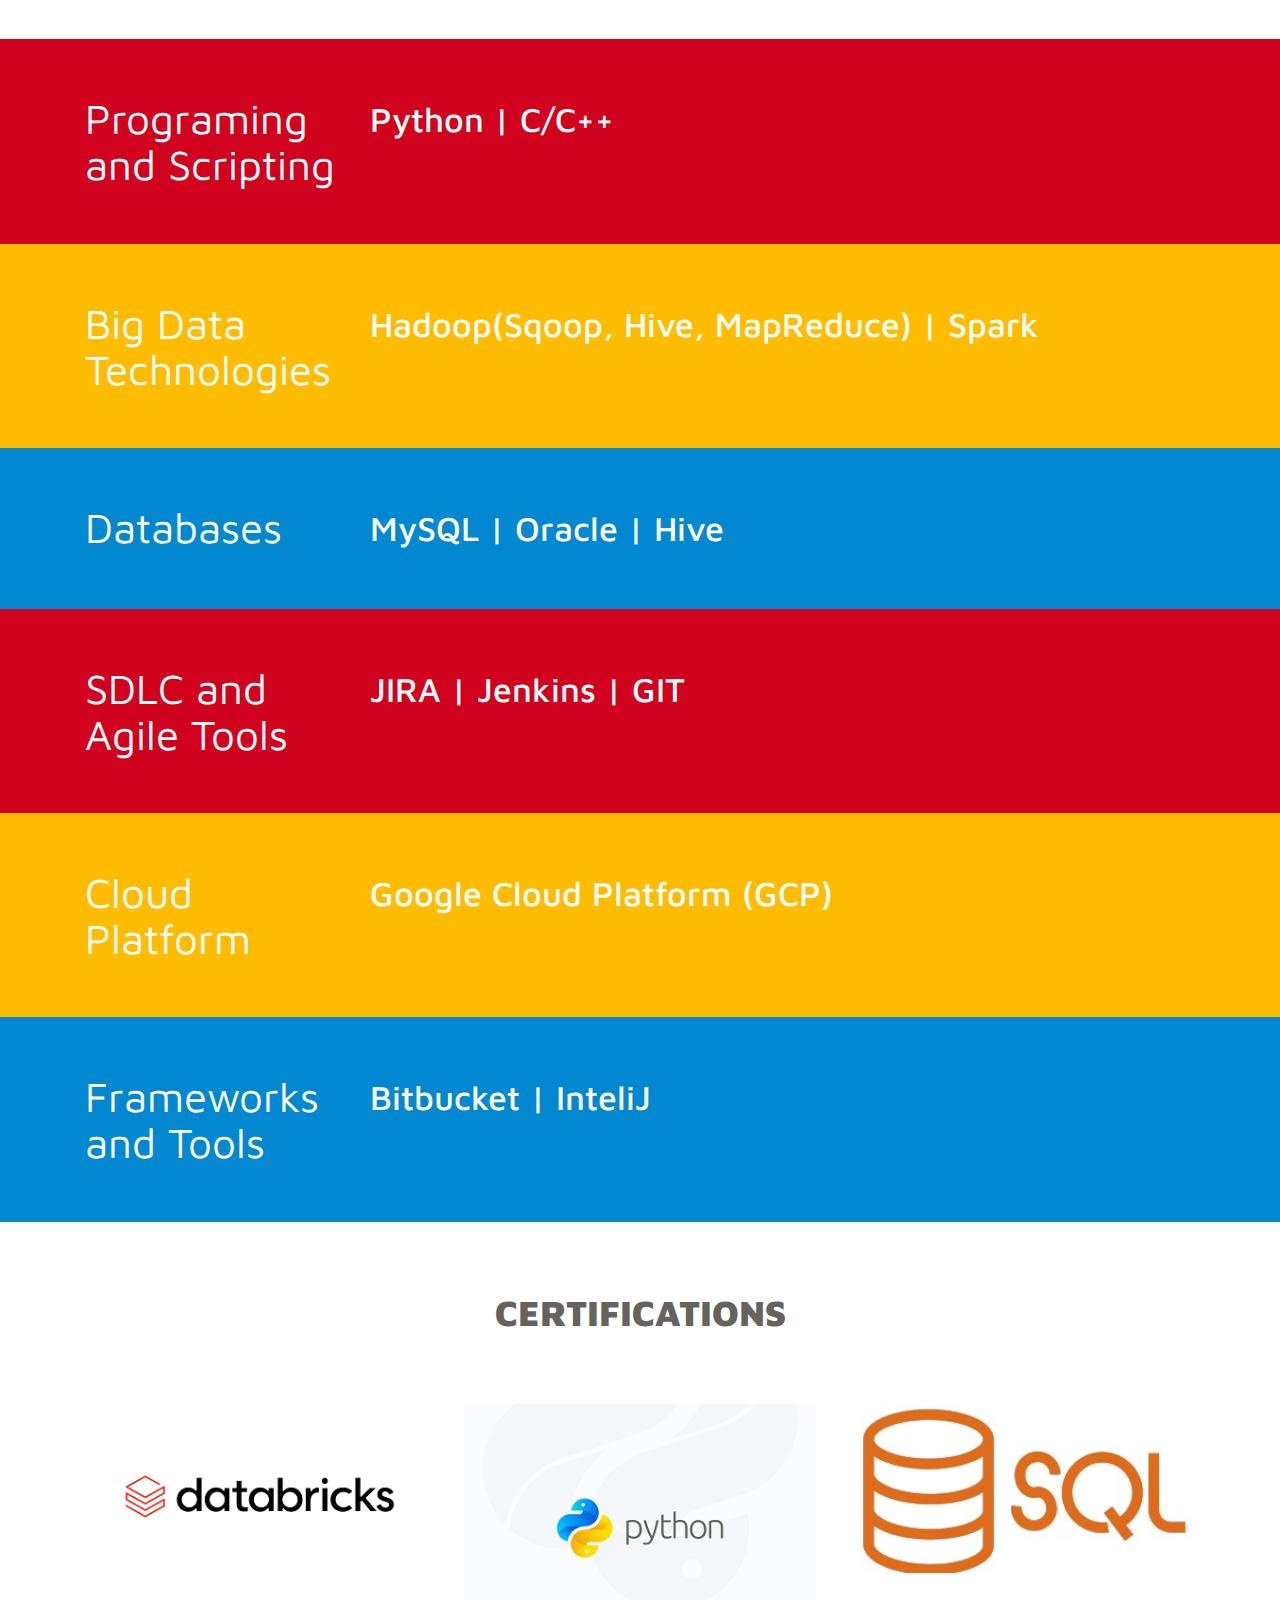
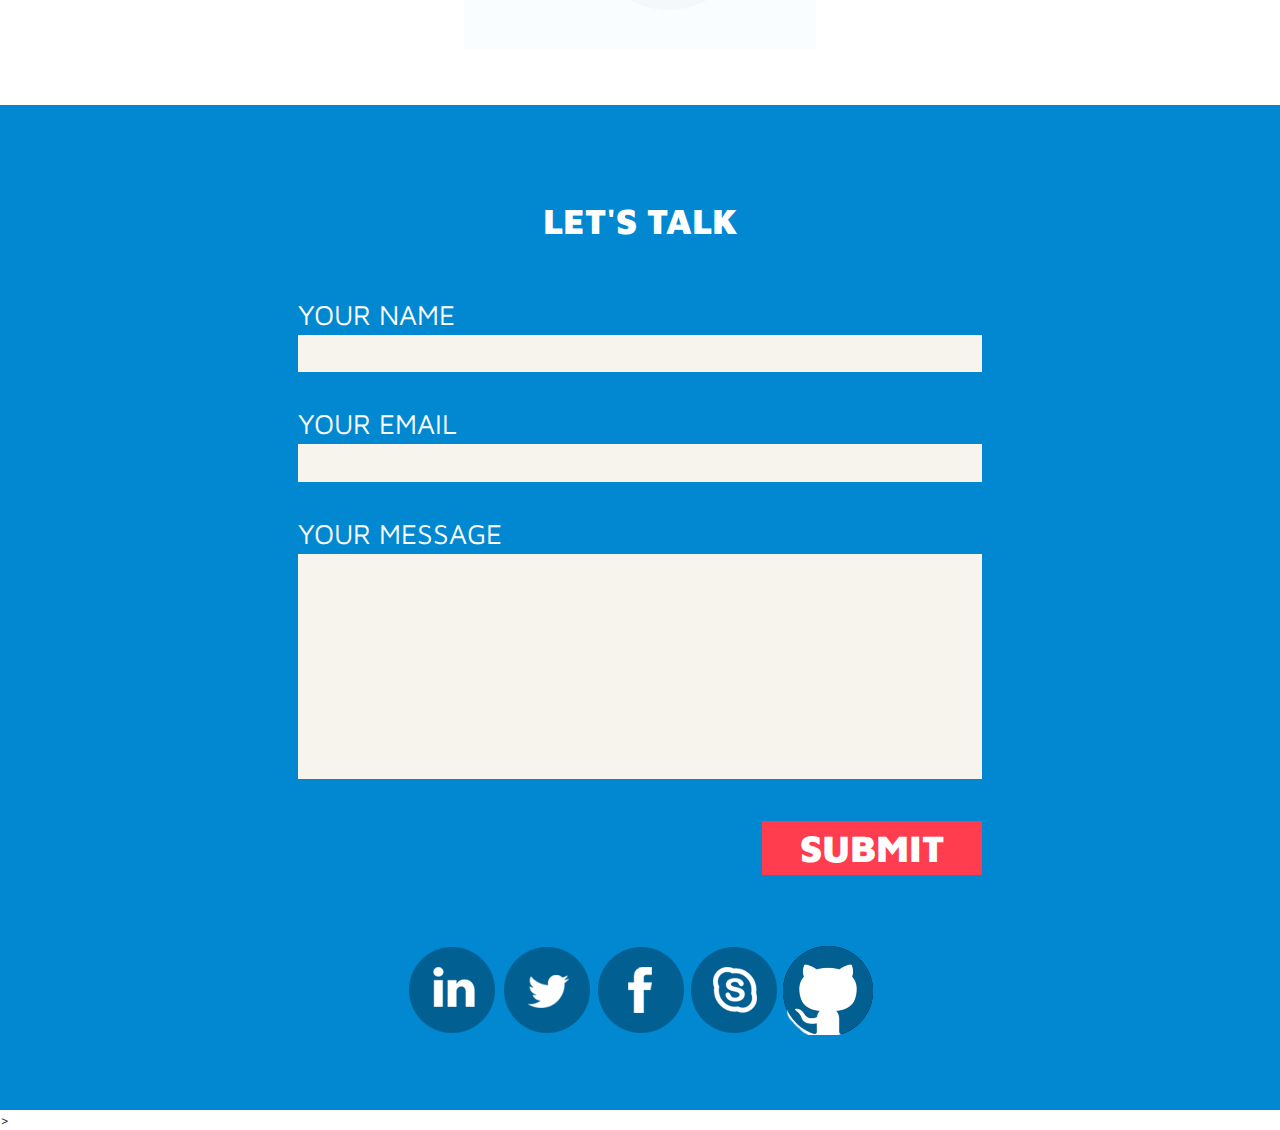
==== commit 3966e4b0: "Initial commit or describe your changes" ====
--- a/index.html
+++ b/index.html
@@ -16,6 +16,7 @@
 		type="application/x-javascript"> addEventListener("load", function() { setTimeout(hideURLbar, 0); }, false); function hideURLbar(){ window.scrollTo(0,1); } </script>
 	<!--webfont-->
 	<link href='http://fonts.googleapis.com/css?family=Maven+Pro:400,700,500,900' rel='stylesheet' type='text/css'>
+	<link rel="stylesheet" href="https://cdnjs.cloudflare.com/ajax/libs/font-awesome/6.0.0-beta3/css/all.min.css">
 	<!-- jQuery (necessary for Bootstrap's JavaScript plugins) -->
 	<script src="js/jquery.min.js"></script>
 	<script type="text/javascript" src="js/move-top.js"></script>
@@ -40,8 +41,8 @@
 					<span class="menu"> </span>
 					<ul>
 						<li><a href="#aboutus" class="scroll">About Me</a></li>
-						<li><a href="#work" class="scroll">Work</a></li>
-						<li><a href="quali.html" target="_blank">Qualification & Experience</a></li>
+						<li><a href="#work" class="scroll">Certifications</a></li>
+						<li><a href="quali.html" target="_blank">Resume</a></li>
 						<li><a href="#contact" class="scroll">Let's talk</a></li>
 						<div class="clearfix"></div>
 					</ul>
@@ -66,17 +67,20 @@
 						<article style="position: absolute; width: 100%; opacity: 0;">
 							<div class="banner-wrap">
 								<div class="bannertop_box">
-									<h1>HELLO,<span>I'm Kr.Priyanshu</span></h1>
-									<label>Big Data Engineer</label>
-									<p>Working as Big Data Engineer for LTIMindtree.</p>
-									<p>Dynamic and detail-oriented Data Engineer with 2+ years of experience in designing, building, and maintaining
-									data pipelines to support large-scale data management. Proficient in developing complex integrated business
-									solutions, with strong expertise in Java/Scala/Python, SQL, Hadoop, Spark, Kafka, and cloud-based big data
-									technologies. </p>
+									<h1>HELLO, <span>I'm Kr.Priyanshu</span></h1>
+									<label>Data Engineer</label>
+									<p>Working as Data Engineer for LTIMindtree.</p>
+									<p>Dynamic and detail-oriented Data Engineer with <span id="banner_experience"></span> years
+										of experience in designing, building, and maintaining
+										data pipelines to support large-scale data management. Proficient in developing complex
+										integrated business
+										solutions, with strong expertise in Python, SQL, Hadoop, Hive, Spark, GCP, Bigquery and
+										other cloud-based big data
+										technologies.</p>
 								</div>
 								<div class="banner_right">
-									<img src="images/slider-img2.jpg" class="img-responsive" alt="Priyanshu" >
-								</div>>
+									<img src="images/slider-img2.jpg" class="img-responsive" alt="Priyanshu">
+								</div>
 								<div class="clearfix"></div>
 							</div>
 						</article>
@@ -85,18 +89,84 @@
 				<script src="js/jquery.wmuSlider.js"></script>
 				<script>
 					$('.example1').wmuSlider();
+
+					// Function to calculate years of experience
+					function calculateExperience1(startDate) {
+						const today = new Date();
+						const start = new Date(startDate);
+						let experience = today.getFullYear() - start.getFullYear();
+						const monthDiff = today.getMonth() - start.getMonth();
+						const dayDiff = today.getDate() - start.getDate();
+
+						if (monthDiff < 0 || (monthDiff === 0 && dayDiff < 0)) {
+							experience--;
+						}
+						return experience;
+					}
+
+					// Replace with your actual start date (format: YYYY-MM-DD)
+					const startDate = '2022-01-15';  // Your experience start date here
+
+					// Update the experience in the banner
+					document.getElementById('banner_experience').textContent = calculateExperience1(startDate) + "+";
 				</script>
 			</div>
 		</div>
+
 	</div>
 	<div class="content">
 		<div class="about-section" id="aboutus">
 			<div class="about-section-head text-center">
 			<div class="container">
 				<h3>ABOUT ME</h3>
-				<p> My name is Kumar Priyanshu. I am 24 years old, currently working as Data Engineer for LTIMindtree with Citi Bank a client. With the experience of more than 2 years of  in leading the design, implementation, and maintenance of complex software systems. Expert in DataBricks, PySpark, Python, and SQL with a strong background in relational data modeling and cloud systems. Proficient in workflow orchestration tools and notebook environments. Demonstrates excellent analytical Problem-solving, and communication skills.
+				<p> My name is Kumar Priyanshu. I am <span id="age"></span> years old, currently working as a Data Engineer for
+					LTIMindtree with Citi Bank as a client. With <span id="experience"></span>+ years of experience in leading the
+					design, implementation, and maintenance of complex software systems. Expert in GCP, DataBricks, PySpark, Python, Hive,
+					SQL and BigQuery with a strong background in relational data modeling and cloud systems. Proficient in workflow orchestration
+					tools and notebook environments. Demonstrates excellent analytical, problem-solving, and communication skills.
 				</p>
 			</div>
+			
+			<script>
+				// Function to calculate age
+				function calculateAge(birthday) {
+					const today = new Date();
+					const birthDate = new Date(birthday);
+					let age = today.getFullYear() - birthDate.getFullYear();
+					const monthDiff = today.getMonth() - birthDate.getMonth();
+					const dayDiff = today.getDate() - birthDate.getDate();
+
+					if (monthDiff < 0 || (monthDiff === 0 && dayDiff < 0)) {
+						age--;
+					}
+					return age;
+				}
+
+				// Function to calculate years of experience
+				function calculateExperience(startDate) {
+					const today = new Date();
+					const start = new Date(startDate);
+					let experience = today.getFullYear() - start.getFullYear();
+					const monthDiff = today.getMonth() - start.getMonth();
+					const dayDiff = today.getDate() - start.getDate();
+
+					if (monthDiff < 0 || (monthDiff === 0 && dayDiff < 0)) {
+						experience--;
+					} 
+					return experience;
+				}
+
+				// Replace with your actual birthdate (format: YYYY-MM-DD)
+				const birthdate = '2000-04-03';  // Your birthdate here
+
+				// Replace with your actual start date (format: YYYY-MM-DD)
+				const startDate1 = '2022-02-15';  // Your experience start date here
+
+				// Update the age and experience in the 'ABOUT ME' section
+				document.getElementById('age').textContent = calculateAge(birthdate);
+				document.getElementById('experience').textContent = calculateExperience(startDate1);
+			</script>
+
 			</div>
 
 			<div class="about-section-grids">
@@ -106,7 +176,7 @@
 							<h4>Programing and Scripting</h4>
 						</div>
 						<div class="col-md-9 about-section-top-right-grid">
-							<p>Python | Java | C/C++ </p>
+							<p>Python | C/C++ </p>
 						</div>
 						<div class="clearfix"></div>
 					</div>
@@ -119,7 +189,7 @@
 							<h4>Big Data Technologies </h4>
 						</div>
 						<div class="col-md-9 about-section-bottom-right-grid">
-							<p>Hadoop(Sqoop, Hive, Pig, MapReduce) | Spark(Spark Streaming, MLib) | Kafka</p>
+							<p>Hadoop(Sqoop, Hive, MapReduce) | Spark</p>
 						</div>
 						<div class="clearfix"></div>
 					</div>
@@ -132,7 +202,7 @@
 							<h4>Databases</h4>
 						</div>
 						<div class="col-md-9 about-section-top-right-grid">
-							<p>RDBMS (MySQL) | NoSQL (Cassandra, Hive)</p>
+							<p>MySQL | Oracle | Hive</p>
 						</div>
 						<div class="clearfix"></div>
 					</div>
@@ -157,7 +227,7 @@
 							<h4>Cloud Platform</h4>
 						</div>
 						<div class="col-md-9 about-section-bottom-right-grid">
-							<p>Amazon Web Services (AWS)</p>
+							<p>Google Cloud Platform (GCP)</p>
 						</div>
 						<div class="clearfix"></div>
 					</div>
@@ -169,7 +239,7 @@
 							<h4>Frameworks and Tools</h4>
 						</div>
 						<div class="col-md-9 about-section-top-right-grid">
-							<p>Bitbucket | Kubernetes</p>
+							<p>Bitbucket | InteliJ</p>
 						</div>
 						<div class="clearfix"></div>
 					</div>
@@ -183,47 +253,50 @@
 		<div class="work-section" id="work">
 			<div class="container">
 				<div class="work-section-head text-center">
-					<h3>WORK</h3>
+					<h3>CERTIFICATIONS</h3>
 				</div>
 				<div id="portfoliolist">
 					<div class="portfolio card mix_all" data-cat="card" style="display: inline-block; opacity: 1;">
 						<div class="portfolio-wrapper">
-							<a class="lightbox" href="#goofy">
-								<img src="images/pic1.jpg" class="img-responsive" alt="" />
-				
+							<a class="lightbox" href="#img1">
+								<img src="images/pic1.png" class="img-responsive"
+									alt="Databricks Certified Associate Developer for Apache Spark 3.0" />
 							</a>
-							<div class="lightbox-target" id="goofy">
-								<img src="images/pic1.jpg" class="img-responsive" alt="" />
+							<div class="lightbox-target" id="img1">
+								<img src="images/pic1.png" class="img-responsive"
+									alt="Databricks Certified Associate Developer for Apache Spark 3.0"
+									onclick="window.open('https://credentials.databricks.com/2768958d-e819-46f8-9b13-9997e84df8b8#acc.F1ytKZ5O', '_blank');" />
 								<a class="lightbox-close" href="#"></a>
 							</div>
 						</div>
-				
-					</div>
-					<div class="portfolio app mix_all" style="display: inline-block; opacity: 1;">
+					</div>
+
+					<div class="portfolio card mix_all" data-cat="card" style="display: inline-block; opacity: 1;">
 						<div class="portfolio-wrapper">
-							<a class="lightbox" href="#goofy">
-								<img src="images/pic2.jpg" class="img-responsive" alt="" />
-				
+							<a class="lightbox" href="#img2">
+								<img src="images/pic2.png" class="img-responsive" alt="Certification 2" />
 							</a>
-						</div>
-					</div>
-					<div class="portfolio web mix_all" data-cat="web" style="display: inline-block; opacity: 1;">
+							<div class="lightbox-target" id="img2">
+								<img src="images/pic2.png" class="img-responsive" alt="Certification 2"
+									onclick="window.open('https://www.coursera.org/account/accomplishments/verify/GKBH63R89WBL', '_blank');" />
+								<a class="lightbox-close" href="#"></a>
+							</div>
+						</div>
+					</div>
+					
+					<div class="portfolio card mix_all" data-cat="card" style="display: inline-block; opacity: 1;">
 						<div class="portfolio-wrapper">
-							<a class="lightbox" href="#goofy">
-								<img src="images/pic3.jpg" class="img-responsive" alt="" />
-				
+							<a class="lightbox" href="#img3">
+								<img src="images/pic3.jpg" class="img-responsive" alt="Certification 3" />
 							</a>
-				
-						</div>
-					</div>
-					<div class="portfolio icon mix_all" data-cat="icon" style="display: inline-block; opacity: 1;">
-						<div class="portfolio-wrapper">
-							<a class="lightbox" href="#goofy">
-								<img src="images/pic4.jpg" class="img-responsive" alt="" />
-								<div class="b-wrapper">
-								</div>
-							</a>
-						</div>
+							<div class="lightbox-target" id="img3">
+								<img src="images/pic3.jpg" class="img-responsive" alt="Certification 3"
+									onclick="window.open('https://www.coursera.org/account/accomplishments/verify/SKSMXJYJXFHD?utm_source=link&utm_medium=certificate&utm_content=cert_image&utm_campaign=sharing_cta&utm_product=course', '_blank');" />
+								<a class="lightbox-close" href="#"></a>
+							</div>
+						</div>
+					</div>
+
 					</div>			
 				</div>
 			</div>
@@ -233,7 +306,7 @@
 						<h3>LET'S TALK</h3>
 					</div>
 					<div class="comments-area">
-						<form action="mailto:pp.5485pan@gmail.com" method="post" enctype="text/plain" ></form>>
+						<form action="mailto:pp.5485pan@gmail.com" method="post" enctype="text/plain" ></form>
 							<p>
 								<label>YOUR NAME</label>
 								<input type="text" value="">
@@ -252,10 +325,13 @@
 						</form>
 					</div>
 					<div class="social-icons">
-						<a href="https://www.linkedin.com/in/pancho10/" target="_blank"><i class="linkein-icon"></i></a>
+						<a href="https://www.linkedin.com/in/priyanshu0309/" target="_blank"><i
+								class="linkedin-icon"></i></a>
 						<a href="https://twitter.com/impancho10" target="_blank"><i class="twitter-icon"></i></a>
-						<a href="https://www.facebook.com/priyanshu.pandey.988" target="_blank"><i class="facebook-icon"></i></a>
+						<a href="https://www.facebook.com/profile.php?id=100089336544424" target="_blank"><i
+								class="facebook-icon"></i></a>
 						<a href="https://join.skype.com/invite/u5ZGc2LCgedz" target="_blank"><i class="skype-icon"></i></a>
+						<a href="https://github.com/priyanshu5485" target="_blank"><i class="github-icon"></i></a>
 					</div>
 				</div>
 			</div>
--- a/css/style.css
+++ b/css/style.css
@@ -498,6 +498,7 @@
 	text-align: right;
 	margin:3em 0;
 }
+
 .social-icons i {
 	width: 90px;
 	height: 90px;
@@ -591,6 +592,19 @@
 }	
 .social-icons i.skype-icon{
 	background-position:-540px 0;						 
+}
+.social-icons i.linkedin-icon {
+	background-position: -180px 0;
+}
+.social-icons i.linkedin-icon:hover {
+	background-position: -540px 0px;
+	opacity: 0.5;
+	color: #fff;
+	transition: 0.5s all;
+	-webkit-transition: 0.5s all;
+	-moz-transition: 0.5s all;
+	-o-transition: 0.5s all;
+	-ms-transition: 0.5s all;
 }
 .social-icons i.skype-icon:hover{
 	background-position:-540px 0px;
